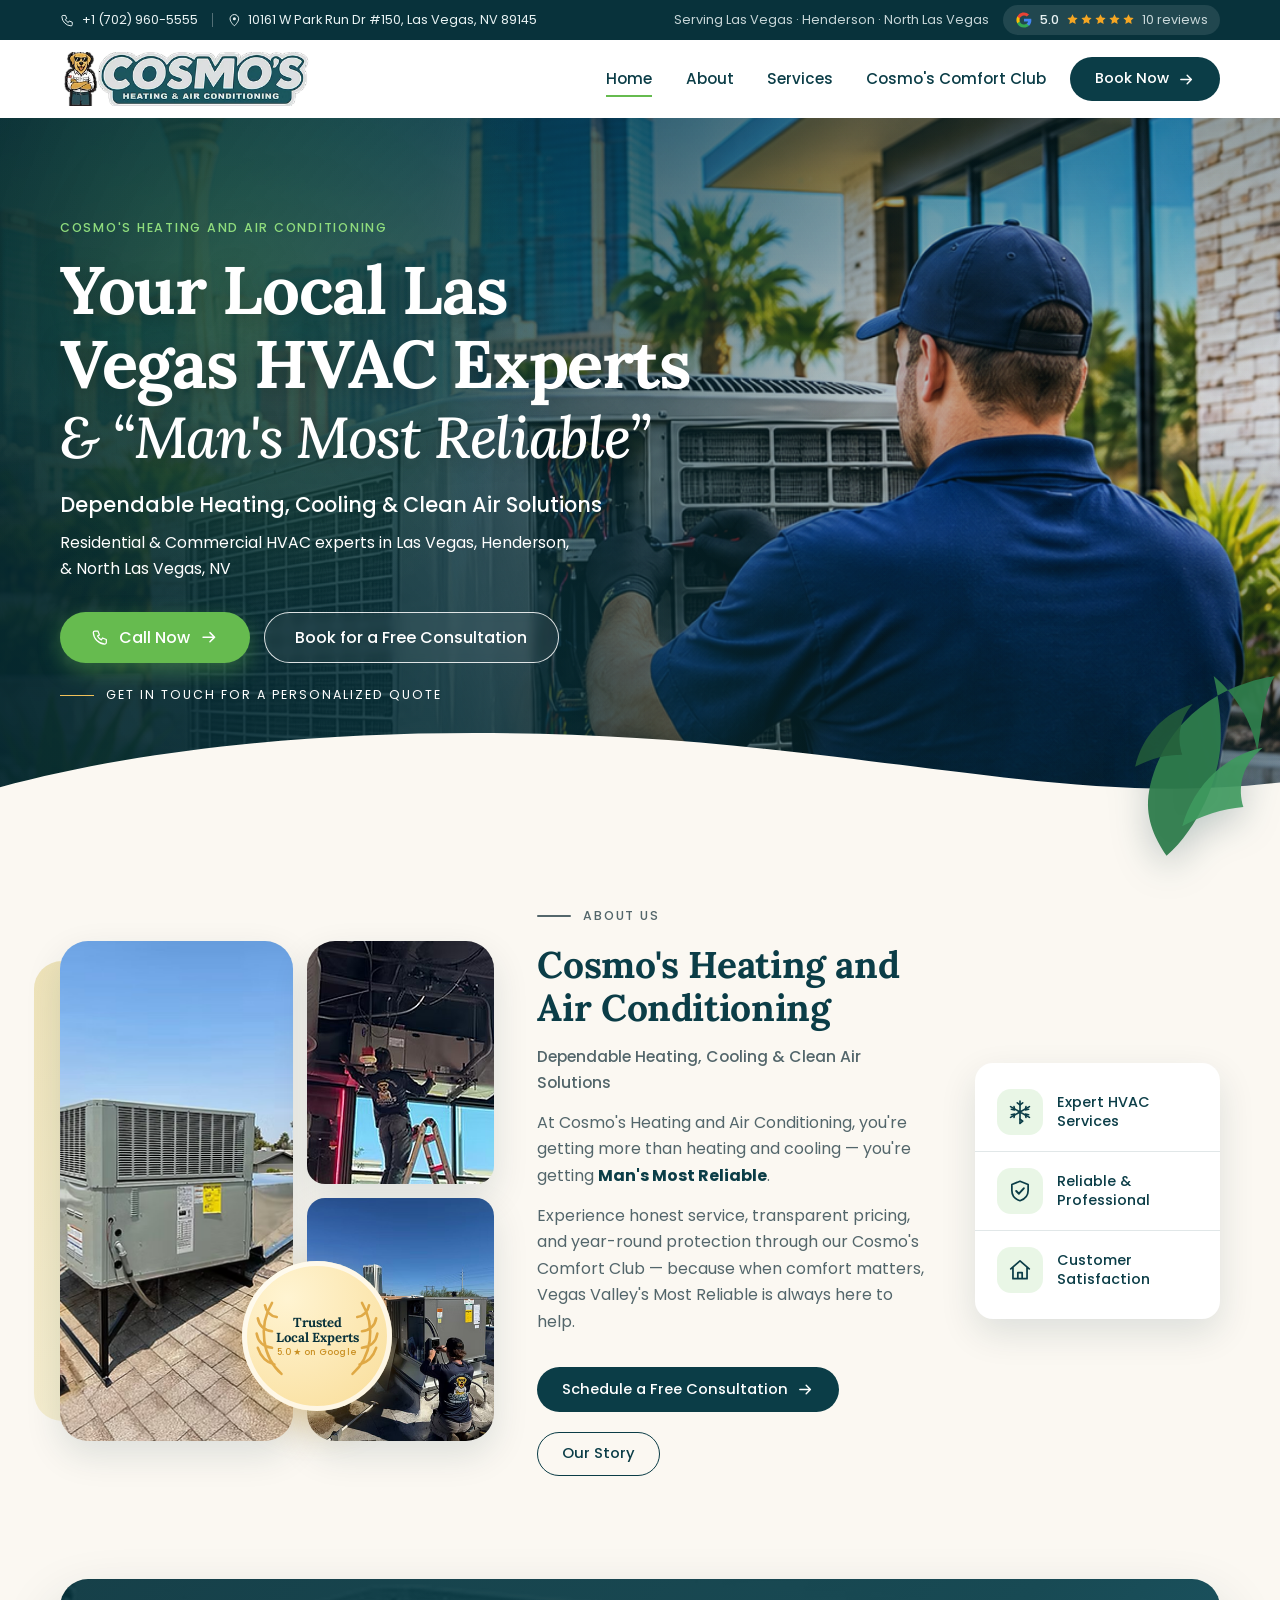
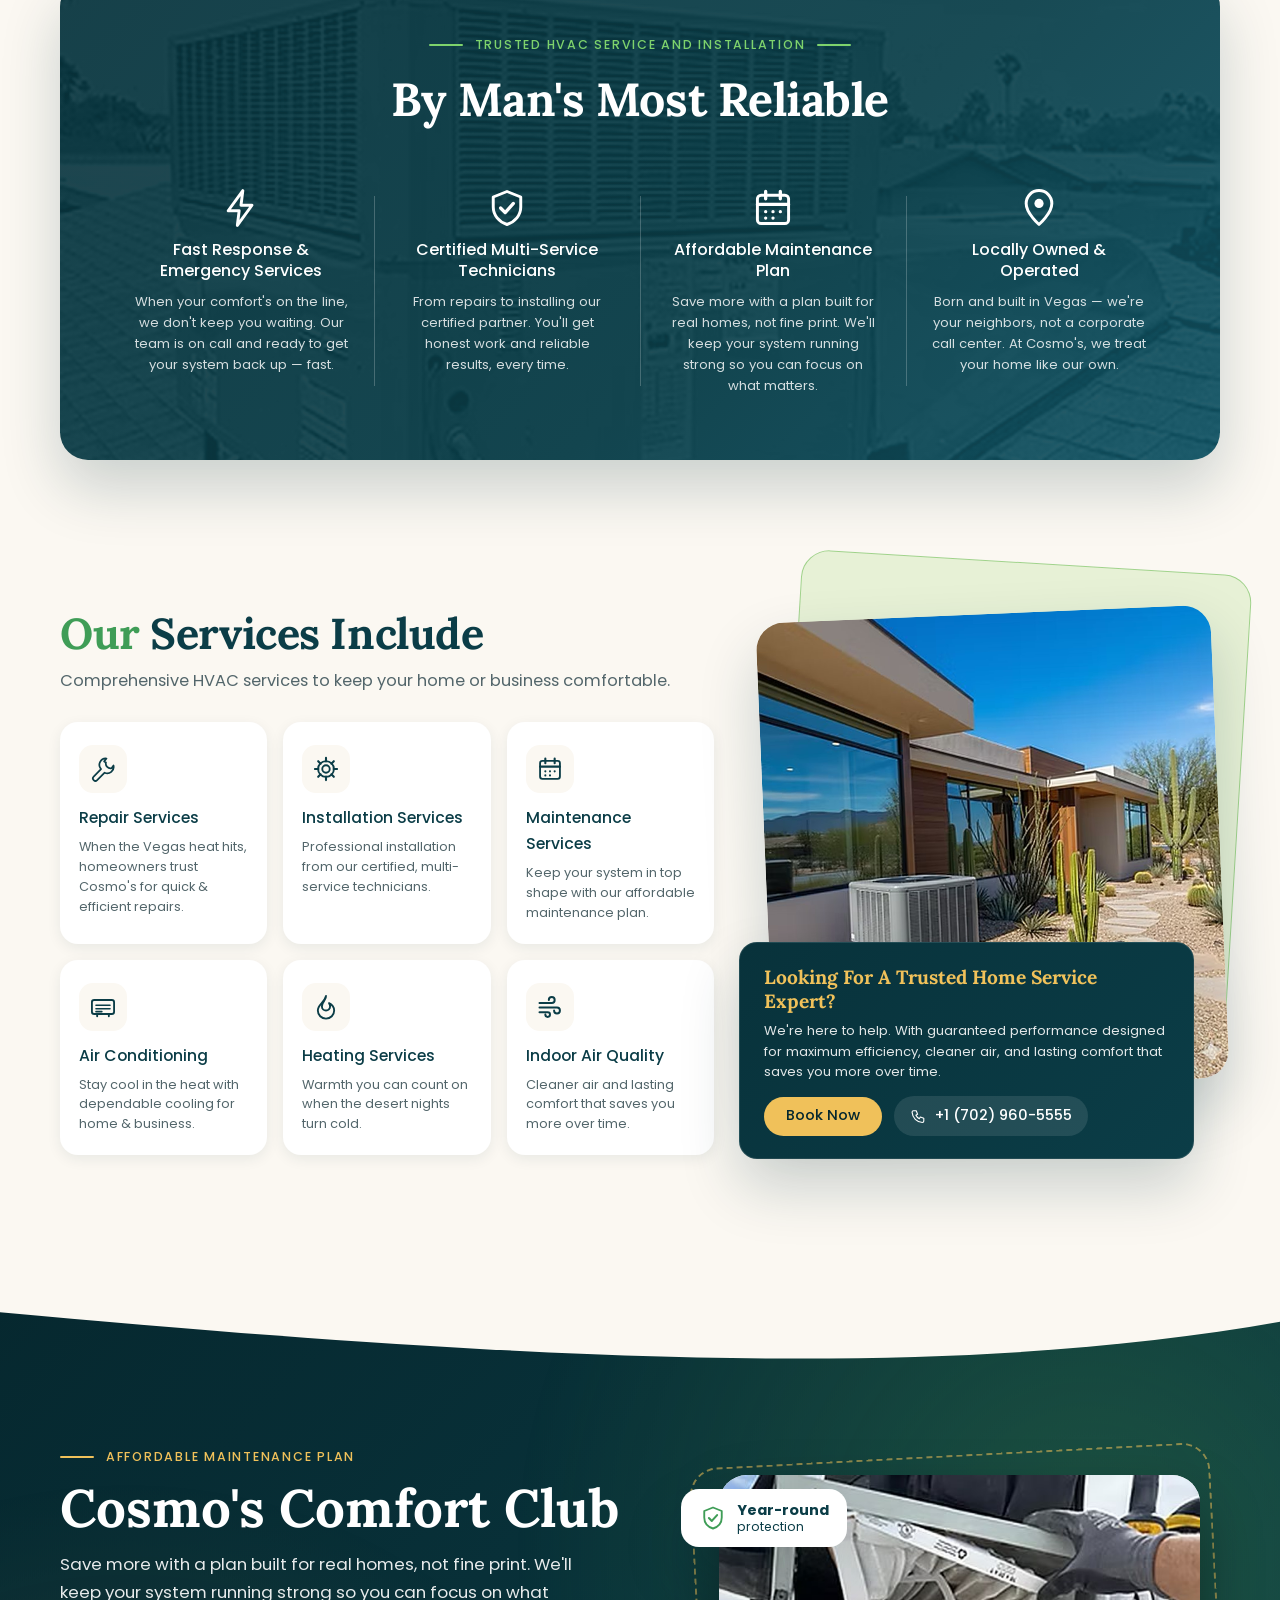
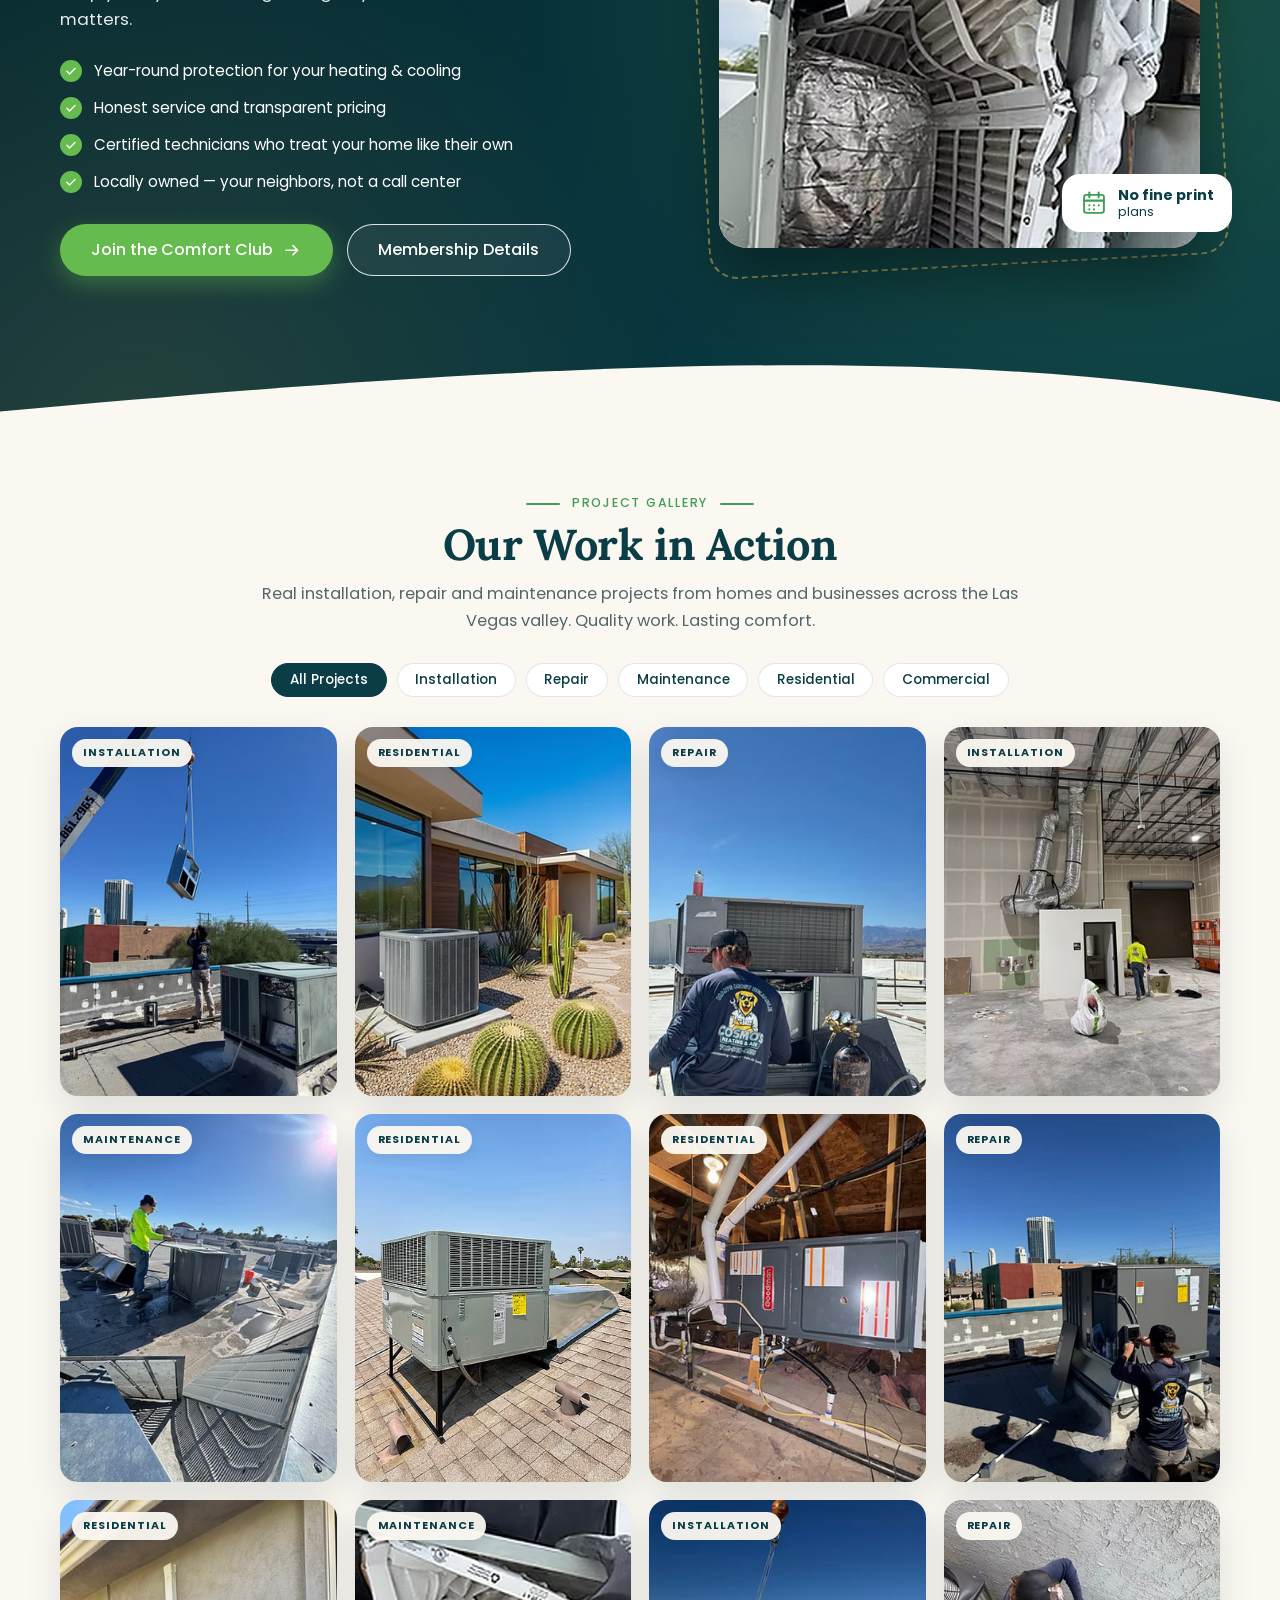
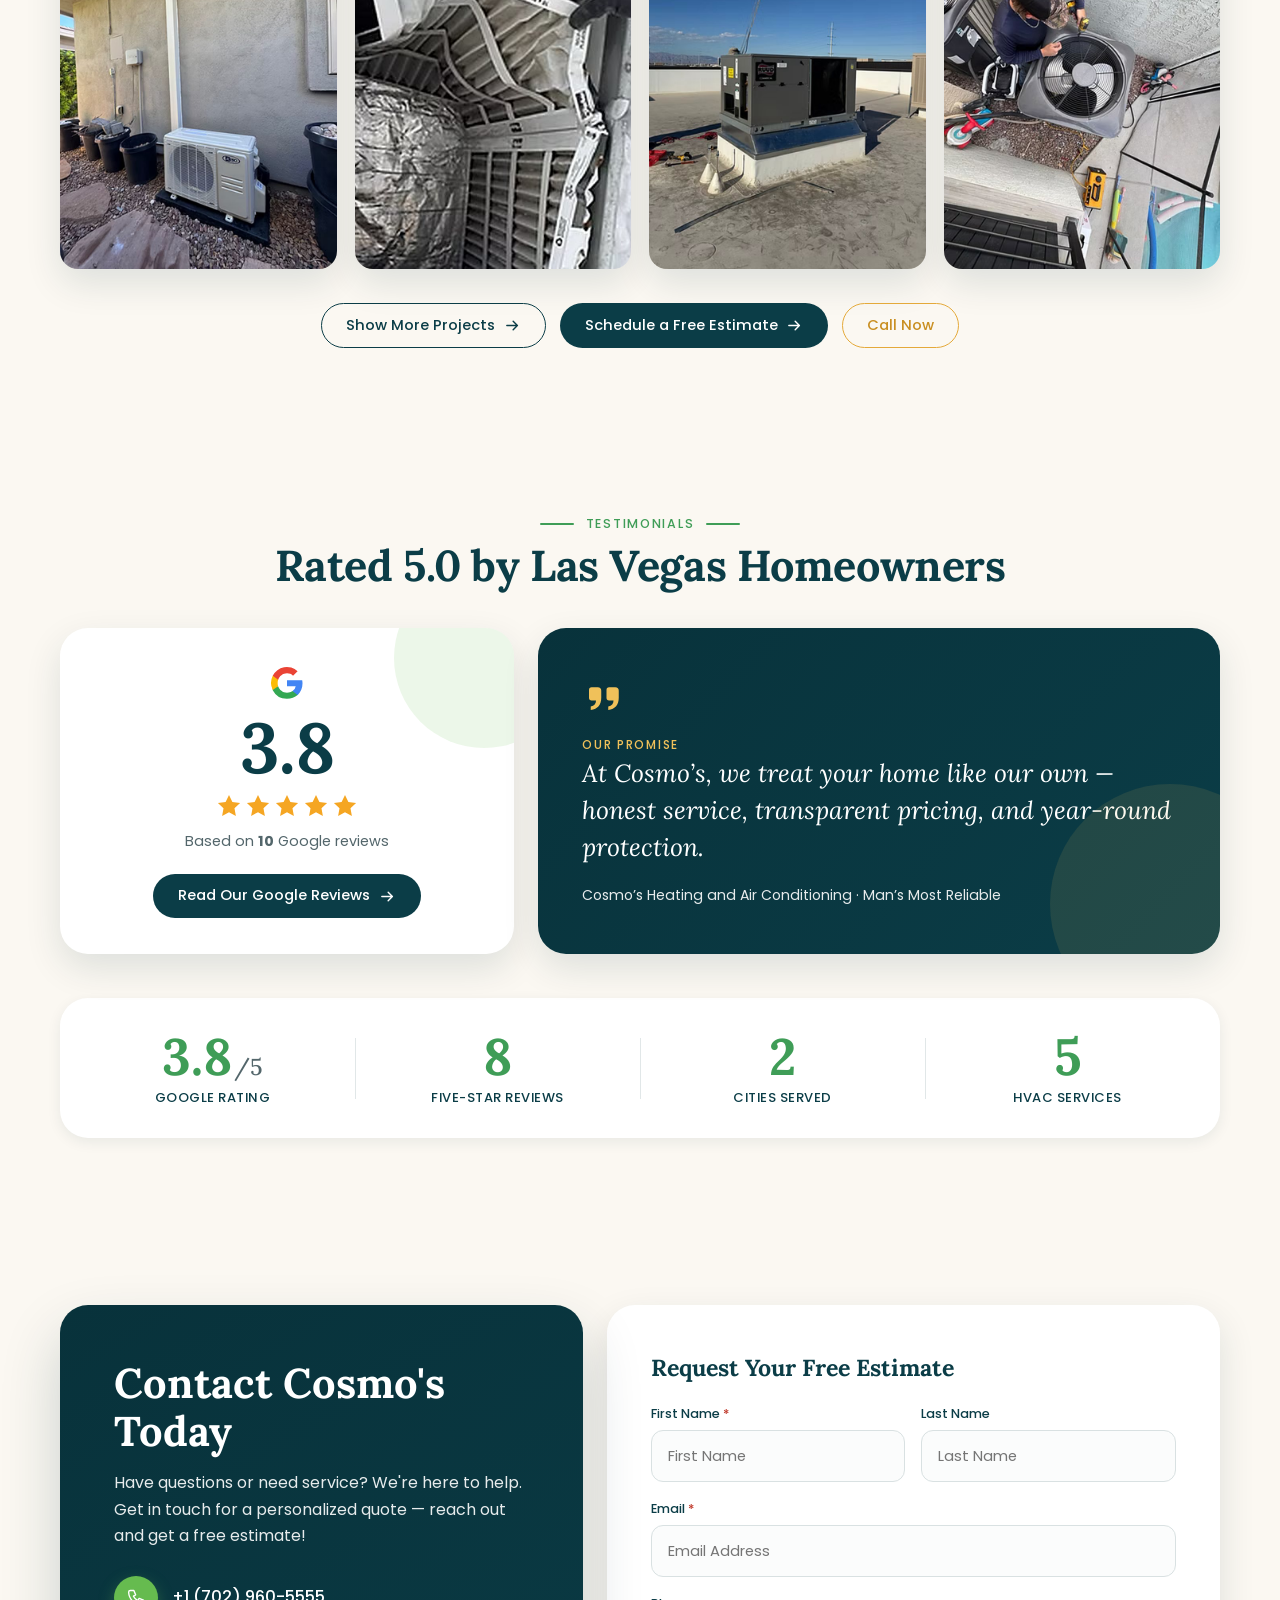
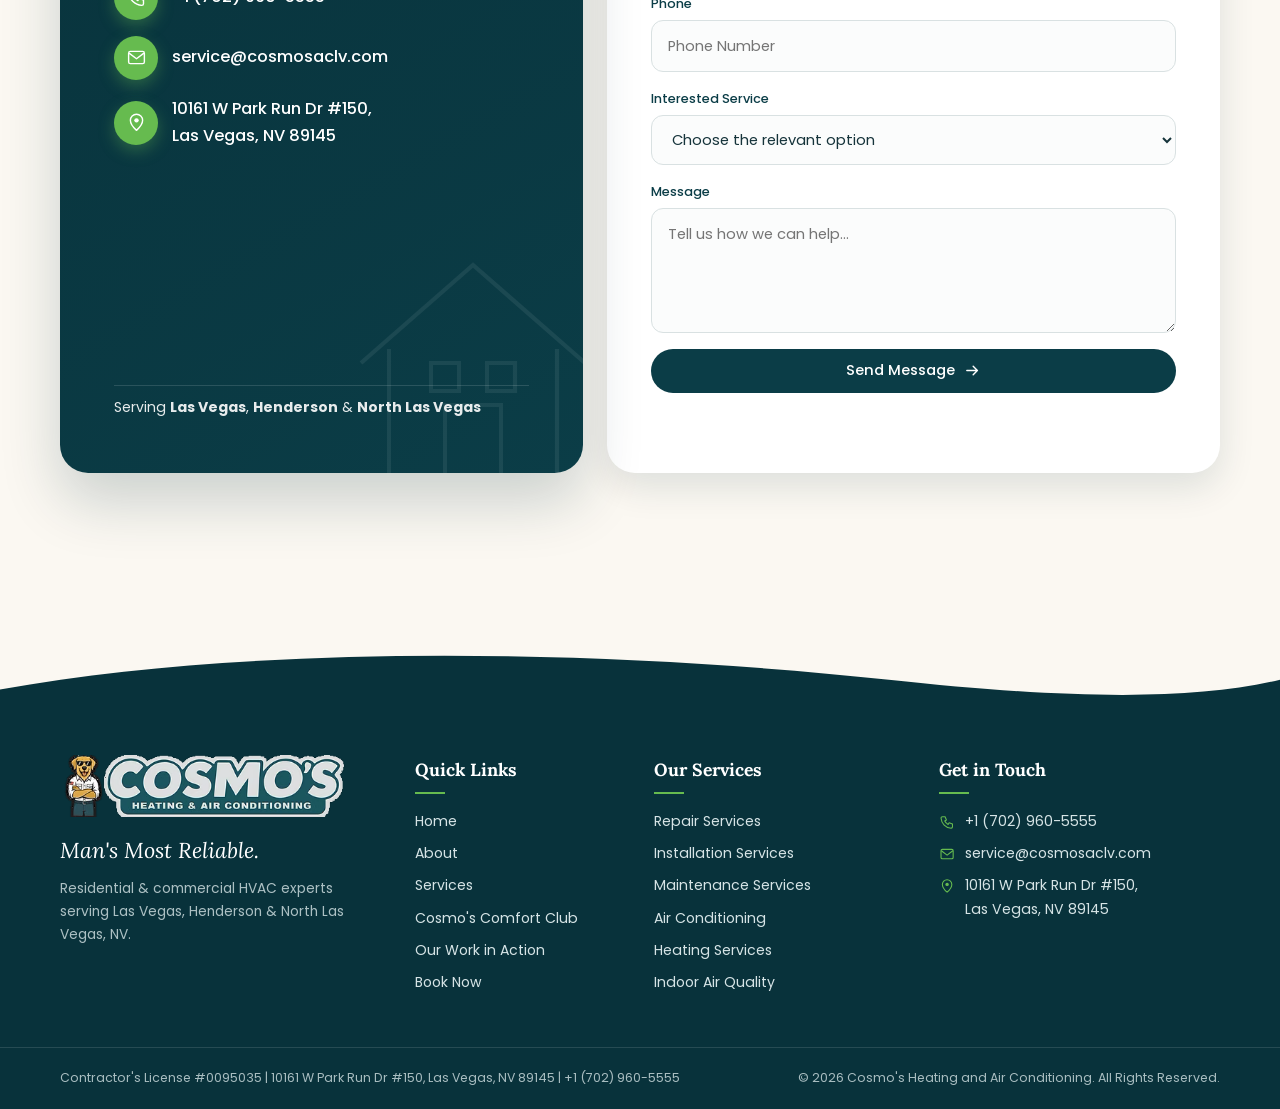
==== index.html @ 8deb5091 "Add complete Cosmos HVAC website" ====
<!DOCTYPE html>
<html lang="en">
<head>
  <meta charset="utf-8">
  <meta name="viewport" content="width=device-width, initial-scale=1">
  <title>Cosmo's Heating &amp; Air Conditioning | HVAC Repair &amp; Installation in Las Vegas, NV</title>
  <meta name="description" content="Residential &amp; commercial HVAC experts in Las Vegas, Henderson &amp; North Las Vegas, NV. Fast emergency service, certified technicians, honest pricing and the Cosmo's Comfort Club maintenance plan. Call +1 (702) 960-5555.">
  <meta name="theme-color" content="#0b3d47">
  <script>document.documentElement.classList.add('js')</script>
  <link rel="canonical" href="https://www.cosmosaclv.com/">

  <!-- Open Graph / Twitter -->
  <meta property="og:type" content="website">
  <meta property="og:title" content="Cosmo's Heating &amp; Air Conditioning | Las Vegas HVAC Experts">
  <meta property="og:description" content="Dependable heating, cooling &amp; clean air solutions across Las Vegas, Henderson &amp; North Las Vegas. Man's Most Reliable.">
  <meta property="og:image" content="assets/images/og-image.jpg">
  <meta property="og:locale" content="en_US">
  <meta name="twitter:card" content="summary_large_image">

  <link rel="icon" type="image/png" href="assets/icons/favicon.png">
  <link rel="apple-touch-icon" href="assets/icons/apple-touch-icon.png">

  <!-- Fast loading: preload the hero image + the two fonts used above the fold -->
  <link rel="preload" as="image" href="assets/images/hero-luxury-home.jpg" media="(min-width:721px)" fetchpriority="high">
  <link rel="preload" as="image" href="assets/images/hero-luxury-home-mobile.jpg" media="(max-width:720px)" fetchpriority="high">
  <link rel="preload" as="font" type="font/woff" href="assets/fonts/Lora-Variable.woff" crossorigin>
  <link rel="preload" as="font" type="font/woff" href="assets/fonts/Poppins-Regular.woff" crossorigin>
  <link rel="stylesheet" href="style.css">

  <!-- Local SEO: structured data -->
  <script type="application/ld+json">
  {
    "@context": "https://schema.org",
    "@type": ["HVACBusiness", "LocalBusiness"],
    "name": "Cosmo's Heating and Air Conditioning",
    "slogan": "Man's Most Reliable",
    "url": "https://www.cosmosaclv.com/",
    "image": "assets/images/og-image.jpg",
    "logo": "assets/images/logo.png",
    "telephone": "+1-702-960-5555",
    "email": "service@cosmosaclv.com",
    "description": "Residential & commercial HVAC repair, installation, maintenance, air conditioning, heating and indoor air quality in Las Vegas, Henderson & North Las Vegas, NV.",
    "address": {
      "@type": "PostalAddress",
      "streetAddress": "10161 W Park Run Dr #150",
      "addressLocality": "Las Vegas",
      "addressRegion": "NV",
      "postalCode": "89145",
      "addressCountry": "US"
    },
    "areaServed": ["Las Vegas, NV", "Henderson, NV", "North Las Vegas, NV"],
    "aggregateRating": { "@type": "AggregateRating", "ratingValue": "5.0", "reviewCount": "10" },
    "hasOfferCatalog": {
      "@type": "OfferCatalog",
      "name": "HVAC Services",
      "itemListElement": [
        { "@type": "Offer", "itemOffered": { "@type": "Service", "name": "HVAC Repair Services" } },
        { "@type": "Offer", "itemOffered": { "@type": "Service", "name": "HVAC Installation Services" } },
        { "@type": "Offer", "itemOffered": { "@type": "Service", "name": "Maintenance Services & Cosmo's Comfort Club" } },
        { "@type": "Offer", "itemOffered": { "@type": "Service", "name": "Air Conditioning" } },
        { "@type": "Offer", "itemOffered": { "@type": "Service", "name": "Heating Services" } },
        { "@type": "Offer", "itemOffered": { "@type": "Service", "name": "Indoor Air Quality" } }
      ]
    }
  }
  </script>
</head>

<body>
  <a class="skip-link" href="#main">Skip to main content</a>

  <!-- ===== SVG icon sprite (inline = zero extra requests) ===== -->
  <svg width="0" height="0" style="position:absolute" aria-hidden="true" focusable="false">
    <defs>
      <symbol id="i-phone" viewBox="0 0 24 24"><path d="M5 4h4l2 5-2.5 1.5a11 11 0 0 0 5 5L15 13l5 2v4a2 2 0 0 1-2 2A16 16 0 0 1 3 6a2 2 0 0 1 2-2z" fill="none" stroke="currentColor" stroke-width="1.6" stroke-linejoin="round"/></symbol>
      <symbol id="i-pin" viewBox="0 0 24 24"><path d="M12 21s-7-6.2-7-11.5a7 7 0 0 1 14 0C19 14.800 12 21 12 21z" fill="none" stroke="currentColor" stroke-width="1.6" stroke-linejoin="round"/><circle cx="12" cy="9.500" r="2.500" fill="currentColor"/></symbol>
      <symbol id="i-mail" viewBox="0 0 24 24"><rect x="3" y="5" width="18" height="14" rx="2" fill="none" stroke="currentColor" stroke-width="1.6"/><path d="m3.500 7 8.500 6.500L20.500 7" fill="none" stroke="currentColor" stroke-width="1.6" stroke-linejoin="round"/></symbol>
      <symbol id="i-arrow" viewBox="0 0 24 24"><path d="M4 12h15m-6-6 6 6-6 6" fill="none" stroke="currentColor" stroke-width="2" stroke-linecap="round" stroke-linejoin="round"/></symbol>
      <symbol id="i-snow" viewBox="0 0 24 24"><g fill="none" stroke="currentColor" stroke-width="1.500" stroke-linecap="round" stroke-linejoin="round"><path d="M12 2v20M3.300 7l17.400 10M3.300 17 20.700 7"/><path d="m9.500 3.500 2.500 2 2.500-2m-2.500 15 2.500 2-2.500 2m0 0M4 9.500l3 .5-.5-3M20 14.500l-3-.5.500 3M4 14.500l3-.5-.5 3M20 9.500l-3 .5.500-3"/></g></symbol>
      <symbol id="i-shield" viewBox="0 0 24 24"><path d="M12 3 4.500 6v5.500c0 4.500 3.100 8 7.500 9.500 4.400-1.500 7.500-5 7.500-9.500V6z" fill="none" stroke="currentColor" stroke-width="1.600" stroke-linejoin="round"/><path d="m8.500 12 2.500 2.500 4.500-5" fill="none" stroke="currentColor" stroke-width="1.800" stroke-linecap="round" stroke-linejoin="round"/></symbol>
      <symbol id="i-house" viewBox="0 0 24 24"><path d="M3.500 11 12 3.500 20.500 11M5.500 9.500V20h13V9.500" fill="none" stroke="currentColor" stroke-width="1.600" stroke-linejoin="round" stroke-linecap="round"/><path d="M10 20v-5.500h4V20" fill="none" stroke="currentColor" stroke-width="1.600" stroke-linejoin="round"/></symbol>
      <symbol id="i-bolt" viewBox="0 0 24 24"><path d="M13 2.500 5 13.500h6l-1 8 8-11h-6z" fill="none" stroke="currentColor" stroke-width="1.600" stroke-linejoin="round"/></symbol>
      <symbol id="i-cal" viewBox="0 0 24 24"><rect x="3.500" y="5" width="17" height="15.500" rx="2" fill="none" stroke="currentColor" stroke-width="1.600"/><path d="M3.500 10h17M8 3v4M16 3v4M8 14h.01M12 14h.01M16 14h.01M8 17.500h.01M12 17.500h.01" fill="none" stroke="currentColor" stroke-width="1.800" stroke-linecap="round"/></symbol>
      <symbol id="i-wrench" viewBox="0 0 24 24"><path d="M14.500 6.500a4 4 0 0 0 4.800 4.800L21 9a5.500 5.500 0 0 1-7.600 6.200L7 21.500a2 2 0 0 1-3-3l6.300-6.400A5.500 5.500 0 0 1 15 3l-2 2.500z" fill="none" stroke="currentColor" stroke-width="1.500" stroke-linejoin="round"/></symbol>
      <symbol id="i-gear" viewBox="0 0 24 24"><circle cx="12" cy="12" r="3.200" fill="none" stroke="currentColor" stroke-width="1.600"/><path d="M12 2.500v3m0 13v3M2.500 12h3m13 0h3M5.300 5.300l2.100 2.100m9.200 9.200 2.100 2.100m0-13.400-2.100 2.100M7.400 16.600l-2.100 2.100" fill="none" stroke="currentColor" stroke-width="1.800" stroke-linecap="round"/><circle cx="12" cy="12" r="6.800" fill="none" stroke="currentColor" stroke-width="1.600"/></symbol>
      <symbol id="i-ac" viewBox="0 0 24 24"><rect x="2.500" y="6" width="19" height="12" rx="2" fill="none" stroke="currentColor" stroke-width="1.600"/><path d="M6 10.500h12M6 13.500h12M6 16h5" fill="none" stroke="currentColor" stroke-width="1.400" stroke-linecap="round"/><path d="M7 18v2m10-2v2" stroke="currentColor" stroke-width="1.600" stroke-linecap="round"/></symbol>
      <symbol id="i-flame" viewBox="0 0 24 24"><path d="M12 2.500c.500 3.500-3.500 5-3.500 9a3.500 3.500 0 0 0 7 0c0-1.200-.5-2-.9-2.800C16.600 9.700 19 11.700 19 15a7 7 0 0 1-14 0c0-5 5.500-6.500 7-12.500z" fill="none" stroke="currentColor" stroke-width="1.600" stroke-linejoin="round"/></symbol>
      <symbol id="i-air" viewBox="0 0 24 24"><g fill="none" stroke="currentColor" stroke-width="1.700" stroke-linecap="round"><path d="M3 8.500h10.500a2.500 2.500 0 1 0-2.500-2.500"/><path d="M3 12.500h15a2.500 2.500 0 1 1-2.500 2.500"/><path d="M3 16.500h7a2 2 0 1 1-2 2"/></g></symbol>
      <symbol id="i-check" viewBox="0 0 24 24"><path d="m5 12.500 4.500 4.500L19 7.500" fill="none" stroke="currentColor" stroke-width="2.400" stroke-linecap="round" stroke-linejoin="round"/></symbol>
      <symbol id="i-chev-l" viewBox="0 0 24 24"><path d="m15 5-7 7 7 7" fill="none" stroke="currentColor" stroke-width="2" stroke-linecap="round" stroke-linejoin="round"/></symbol>
      <symbol id="i-chev-r" viewBox="0 0 24 24"><path d="m9 5 7 7-7 7" fill="none" stroke="currentColor" stroke-width="2" stroke-linecap="round" stroke-linejoin="round"/></symbol>
      <symbol id="i-star" viewBox="0 0 24 24"><path d="m12 2.500 2.900 6 6.600.9-4.800 4.600 1.200 6.500L12 17.300l-5.900 3.200 1.200-6.500L2.500 9.400l6.600-.9z" fill="currentColor"/></symbol>
      <symbol id="i-google" viewBox="0 0 24 24"><path fill="#4285F4" d="M21.800 12.200c0-.7-.1-1.300-.2-1.900H12v3.700h5.500a4.700 4.700 0 0 1-2 3.100v2.500h3.300c1.900-1.800 3-4.400 3-7.400z"/><path fill="#34A853" d="M12 22c2.700 0 5-.9 6.700-2.400l-3.300-2.500c-.9.600-2 1-3.400 1-2.600 0-4.800-1.800-5.600-4.100H3v2.600A10 10 0 0 0 12 22z"/><path fill="#FBBC05" d="M6.400 14c-.2-.6-.3-1.300-.3-2s.1-1.400.3-2V7.400H3a10 10 0 0 0 0 9z"/><path fill="#EA4335" d="M12 5.900c1.500 0 2.800.5 3.800 1.500l2.900-2.900A10 10 0 0 0 3 7.400L6.400 10C7.200 7.700 9.400 5.900 12 5.900z"/></symbol>
      <symbol id="i-quote" viewBox="0 0 24 24"><path d="M9 7H5.500A1.500 1.500 0 0 0 4 8.500V13a1.500 1.500 0 0 0 1.500 1.500H8c0 2-1 3-3 3.500v2c4-.5 6-3 6-7V9a2 2 0 0 0-2-2zm10 0h-3.500A1.500 1.500 0 0 0 14 8.500V13a1.500 1.500 0 0 0 1.500 1.500H18c0 2-1 3-3 3.500v2c4-.5 6-3 6-7V9a2 2 0 0 0-2-2z" fill="currentColor"/></symbol>
      <symbol id="i-up" viewBox="0 0 24 24"><path d="m5 15 7-7 7 7" fill="none" stroke="currentColor" stroke-width="2.200" stroke-linecap="round" stroke-linejoin="round"/></symbol>
      <symbol id="i-building" viewBox="0 0 24 24"><g fill="none" stroke="currentColor" stroke-width="1.600" stroke-linejoin="round"><path d="M4 21V5.500L14 3v18M14 9l6 1.500V21M2.500 21h19"/><path d="M8 8h2m-2 3.500h2M8 15h2" stroke-linecap="round"/></g></symbol>
      <symbol id="i-dollar" viewBox="0 0 24 24"><g fill="none" stroke="currentColor" stroke-width="1.600" stroke-linecap="round" stroke-linejoin="round"><circle cx="12" cy="12" r="9"/><path d="M14.500 9a2.500 2 0 0 0-2.500-1.500c-1.400 0-2.500.8-2.500 2s1 1.700 2.500 2 2.500.8 2.500 2-1.100 2-2.500 2A2.600 2 0 0 1 9.500 15M12 6v1.500m0 9V18"/></g></symbol>
      <symbol id="i-plus" viewBox="0 0 24 24"><path d="M12 5v14M5 12h14" fill="none" stroke="currentColor" stroke-width="2" stroke-linecap="round"/></symbol>
      <symbol id="i-users" viewBox="0 0 24 24"><g fill="none" stroke="currentColor" stroke-width="1.600" stroke-linecap="round" stroke-linejoin="round"><circle cx="9" cy="8" r="3.500"/><path d="M2.500 20c0-3.600 2.900-6 6.500-6s6.500 2.400 6.500 6M16 4.600a3.500 3.500 0 0 1 0 6.800M18 14.300c2 .8 3.500 2.700 3.500 5.700"/></g></symbol>
      <symbol id="i-badge" viewBox="0 0 24 24"><g fill="none" stroke="currentColor" stroke-width="1.600" stroke-linejoin="round" stroke-linecap="round"><circle cx="12" cy="9" r="6"/><path d="m8.500 14 -1.500 7 5-2.500 5 2.500-1.500-7"/><path d="m9.500 9 2 2 3-3.500"/></g></symbol>
      <symbol id="i-heart" viewBox="0 0 24 24"><path d="M12 20.500S3.500 15 3.500 9A4.500 4.500 0 0 1 12 7a4.500 4.500 0 0 1 8.500 2c0 6-8.500 11.500-8.500 11.500z" fill="none" stroke="currentColor" stroke-width="1.600" stroke-linejoin="round"/></symbol>
    </defs>
  </svg>

  <!-- ===== Top info bar ===== -->
  <div class="topbar">
    <div class="container topbar__inner">
      <div class="topbar__left">
        <a href="tel:+17029605555"><svg class="ico" aria-hidden="true"><use href="#i-phone"/></svg><span>+1 (702) 960-5555</span></a>
        <span class="topbar__sep" aria-hidden="true"></span>
        <a class="topbar__addr" href="https://www.google.com/maps/search/?api=1&amp;query=10161+W+Park+Run+Dr+%23150+Las+Vegas+NV+89145" target="_blank" rel="noopener"><svg class="ico" aria-hidden="true"><use href="#i-pin"/></svg><span>10161 W Park Run Dr #150, Las Vegas, NV 89145</span></a>
      </div>
      <div class="topbar__right">
        <span class="topbar__areas">Serving Las Vegas · Henderson · North Las Vegas</span>
        <a class="rating-chip" href="index.html#reviews" aria-label="Rated 5.0 out of 5 on Google, 10 reviews">
          <svg class="ico ico--g" aria-hidden="true"><use href="#i-google"/></svg>
          <strong>5.0</strong>
          <span class="stars" aria-hidden="true"><svg><use href="#i-star"/></svg><svg><use href="#i-star"/></svg><svg><use href="#i-star"/></svg><svg><use href="#i-star"/></svg><svg><use href="#i-star"/></svg></span>
          <span class="rating-chip__n">10 reviews</span>
        </a>
      </div>
    </div>
  </div>

  <!-- ===== Header / navigation ===== -->
  <header class="header" id="header">
    <div class="container header__inner">
      <a class="brand" href="index.html" aria-label="Cosmo's Heating and Air Conditioning – home">
        <img src="assets/images/logo.png" alt="Cosmo's Heating &amp; Air Conditioning logo" width="406" height="87">
      </a>

      <nav class="nav" id="nav" aria-label="Primary">
        <ul class="nav__list">
          <li><a class="nav__link is-active" href="index.html" aria-current="page">Home</a></li>
          <li><a class="nav__link" href="about.html">About</a></li>
          <li><a class="nav__link" href="services.html">Services</a></li>
          <li><a class="nav__link" href="comfort-club.html">Cosmo's Comfort Club</a></li>
          <li class="nav__cta-mobile"><a class="btn btn--dark" href="#contact">Book Now <svg class="ico" aria-hidden="true"><use href="#i-arrow"/></svg></a></li>
        </ul>
      </nav>

      <a class="btn btn--dark header__cta" href="#contact">Book Now <svg class="ico" aria-hidden="true"><use href="#i-arrow"/></svg></a>

      <button class="burger" id="burger" aria-label="Open menu" aria-expanded="false" aria-controls="nav">
        <span></span><span></span><span></span>
      </button>
    </div>
    <div class="scroll-progress" id="progress" aria-hidden="true"></div>
  </header>

  <main id="main">

    <!-- ===== HERO ===== -->
    <section class="hero" id="home" aria-labelledby="hero-title">
      <div class="hero__media">
        <div class="hero__bg" data-parallax="0.28" role="img" aria-label="Modern Las Vegas home with large glass windows, desert landscaping and a professionally installed air-conditioning condenser"></div>
        <div class="hero__overlay" aria-hidden="true"></div>
        <div class="hero__glow" aria-hidden="true"></div>
      </div>

      <div class="container hero__inner">
        <div class="hero__content">
          <p class="eyebrow eyebrow--light reveal">Cosmo's Heating and Air Conditioning</p>
          <h1 id="hero-title" class="hero__title reveal" style="--d:.08s">
            Your Local Las Vegas <span class="nowrap">HVAC Experts</span>
            <em>&amp; &ldquo;Man's Most Reliable&rdquo;</em>
          </h1>
          <p class="hero__lead reveal" style="--d:.16s">Dependable Heating, Cooling &amp; Clean Air Solutions</p>
          <p class="hero__sub reveal" style="--d:.2s">Residential &amp; Commercial HVAC experts in Las Vegas, Henderson, &amp; North Las Vegas, NV</p>
          <div class="hero__actions reveal" style="--d:.28s">
            <a class="btn btn--green btn--lg" href="tel:+17029605555"><svg class="ico" aria-hidden="true"><use href="#i-phone"/></svg> Call Now <svg class="ico btn__arrow" aria-hidden="true"><use href="#i-arrow"/></svg></a>
            <a class="btn btn--ghost btn--lg" href="#contact">Book for a Free Consultation</a>
          </div>
          <p class="hero__quote reveal" style="--d:.34s">Get in touch for a personalized quote</p>
        </div>
      </div>

      <svg class="hero__curve" viewBox="0 0 1440 120" preserveAspectRatio="none" aria-hidden="true"><path d="M0 120V70C240 10 560 0 860 30c250 25 400 55 580 35v55z"/></svg>

      <!-- decorative leaf -->
      <svg class="leaf" data-parallax="-0.08" viewBox="0 0 220 260" aria-hidden="true">
        <g fill="#2f7d4c">
          <path d="M214 8C150 18 86 60 70 140c-5 28 5 52 20 74 36-32 60-86 62-130 1-26-2-50-8-76 24 20 44 52 50 86 6-30 4-60 20-86z" opacity=".95"/>
          <path d="M200 90c-40 8-78 40-92 90 22-12 46-20 70-22-6-20-4-46 22-68z" fill="#3f9a5f" opacity=".9"/>
          <path d="M120 40c-32 10-58 36-66 72 18-10 36-14 54-14-6-18-4-40 12-58z" fill="#245f3a" opacity=".85"/>
        </g>
      </svg>
    </section>

    <!-- ===== ABOUT ===== -->
    <section class="section about" id="about" aria-labelledby="about-title">
      <div class="container about__grid">
        <div class="about__media reveal">
          <div class="about__blob" aria-hidden="true"></div>
          <figure class="about__img about__img--main img-frame">
            <img src="assets/images/rooftop-package-unit.jpg" alt="Rooftop package HVAC unit installed on a Las Vegas roof" width="756" height="1014" loading="lazy" decoding="async">
          </figure>
          <figure class="about__img about__img--a img-frame">
            <img src="assets/images/tech-ladder-ceiling-unit.jpg" alt="Cosmo's technician on a ladder servicing ceiling HVAC equipment" width="646" height="450" loading="lazy" decoding="async">
          </figure>
          <figure class="about__img about__img--b img-frame">
            <img src="assets/images/tech-rooftop-electrical-service.jpg" alt="Cosmo's technician servicing a rooftop unit" width="696" height="928" loading="lazy" decoding="async">
          </figure>
          <div class="badge" data-tilt>
            <svg class="badge__laurel" viewBox="0 0 120 120" aria-hidden="true"><g fill="none" stroke="#d99a2b" stroke-width="2.200" stroke-linecap="round"><path d="M30 92C14 78 10 52 22 32M24 84c-8-2-12-8-14-14M22 70c-8-1-12-6-13-12M22 56c-7-1-11-5-12-11M26 44c-6-1-9-5-10-10"/><path d="M90 92c16-14 20-40 8-60M96 84c8-2 12-8 14-14M98 70c8-1 12-6 13-12M98 56c7-1 11-5 12-11M94 44c6-1 9-5 10-10"/></g></svg>
            <div class="badge__txt"><strong>Trusted<br>Local Experts</strong><span>5.0 ★ on Google</span></div>
          </div>
        </div>

        <div class="about__copy reveal" style="--d:.1s">
          <p class="eyebrow"><span class="eyebrow__line"></span>About Us</p>
          <h2 id="about-title" class="h2">Cosmo's Heating and Air Conditioning</h2>
          <p class="about__tag">Dependable Heating, Cooling &amp; Clean Air Solutions</p>
          <p>At Cosmo's Heating and Air Conditioning, you're getting more than heating and cooling &mdash; you're getting <strong>Man's Most Reliable</strong>.</p>
          <p>Experience honest service, transparent pricing, and year-round protection through our Cosmo's Comfort Club &mdash; because when comfort matters, Vegas Valley's Most Reliable is always here to help.</p>
          <div class="btn-row"><a class="btn btn--dark" href="#contact">Schedule a Free Consultation <svg class="ico btn__arrow" aria-hidden="true"><use href="#i-arrow"/></svg></a><a class="btn btn--outline" href="about.html">Our Story</a></div>
        </div>

        <aside class="about__card reveal" style="--d:.2s" aria-label="Why choose Cosmo's">
          <ul>
            <li><span class="about__card-ico"><svg class="ico" aria-hidden="true"><use href="#i-snow"/></svg></span><strong>Expert HVAC<br>Services</strong></li>
            <li><span class="about__card-ico"><svg class="ico" aria-hidden="true"><use href="#i-shield"/></svg></span><strong>Reliable &amp;<br>Professional</strong></li>
            <li><span class="about__card-ico"><svg class="ico" aria-hidden="true"><use href="#i-house"/></svg></span><strong>Customer<br>Satisfaction</strong></li>
          </ul>
        </aside>
      </div>
    </section>

    <!-- ===== TRUST BADGES ===== -->
    <section class="trust" aria-labelledby="trust-title">
      <div class="container">
        <div class="trust__panel reveal">
          <div class="trust__bg" data-parallax="0.12" aria-hidden="true"></div>
          <header class="trust__head">
            <p class="eyebrow eyebrow--green"><span class="eyebrow__line"></span>Trusted HVAC Service And Installation<span class="eyebrow__line"></span></p>
            <h2 id="trust-title" class="trust__title">By Man's Most Reliable</h2>
          </header>
          <ul class="trust__grid">
            <li class="trust__item">
              <svg class="ico ico--xl" aria-hidden="true"><use href="#i-bolt"/></svg>
              <h3>Fast Response &amp; Emergency Services</h3>
              <p>When your comfort's on the line, we don't keep you waiting. Our team is on call and ready to get your system back up &mdash; fast.</p>
            </li>
            <li class="trust__item">
              <svg class="ico ico--xl" aria-hidden="true"><use href="#i-shield"/></svg>
              <h3>Certified Multi-Service Technicians</h3>
              <p>From repairs to installing our certified partner. You'll get honest work and reliable results, every time.</p>
            </li>
            <li class="trust__item">
              <svg class="ico ico--xl" aria-hidden="true"><use href="#i-cal"/></svg>
              <h3>Affordable Maintenance Plan</h3>
              <p>Save more with a plan built for real homes, not fine print. We'll keep your system running strong so you can focus on what matters.</p>
            </li>
            <li class="trust__item">
              <svg class="ico ico--xl" aria-hidden="true"><use href="#i-pin"/></svg>
              <h3>Locally Owned &amp; Operated</h3>
              <p>Born and built in Vegas &mdash; we're your neighbors, not a corporate call center. At Cosmo's, we treat your home like our own.</p>
            </li>
          </ul>
        </div>
      </div>
    </section>

    <!-- ===== SERVICES ===== -->
    <section class="section services" id="services" aria-labelledby="services-title">
      <div class="container services__grid">
        <div class="services__copy">
          <h2 id="services-title" class="h2 h2--split reveal"><span>Our</span> Services Include</h2>
          <p class="lead reveal" style="--d:.05s">Comprehensive HVAC services to keep your home or business comfortable.</p>

          <ul class="cards">
            <li class="card reveal" style="--d:.05s">
              <a href="services.html#repair">
                <span class="card__ico"><svg class="ico" aria-hidden="true"><use href="#i-wrench"/></svg></span>
                <h3>Repair Services</h3>
                <p>When the Vegas heat hits, homeowners trust Cosmo's for quick &amp; efficient repairs.</p>
              </a>
            </li>
            <li class="card reveal" style="--d:.12s">
              <a href="services.html#installation">
                <span class="card__ico"><svg class="ico" aria-hidden="true"><use href="#i-gear"/></svg></span>
                <h3>Installation Services</h3>
                <p>Professional installation from our certified, multi-service technicians.</p>
              </a>
            </li>
            <li class="card reveal" style="--d:.19s">
              <a href="services.html#maintenance">
                <span class="card__ico"><svg class="ico" aria-hidden="true"><use href="#i-cal"/></svg></span>
                <h3>Maintenance Services</h3>
                <p>Keep your system in top shape with our affordable maintenance plan.</p>
              </a>
            </li>
            <li class="card reveal" style="--d:.26s">
              <a href="services.html#air-conditioning">
                <span class="card__ico"><svg class="ico" aria-hidden="true"><use href="#i-ac"/></svg></span>
                <h3>Air Conditioning</h3>
                <p>Stay cool in the heat with dependable cooling for home &amp; business.</p>
              </a>
            </li>
            <li class="card reveal" style="--d:.33s">
              <a href="services.html#heating">
                <span class="card__ico"><svg class="ico" aria-hidden="true"><use href="#i-flame"/></svg></span>
                <h3>Heating Services</h3>
                <p>Warmth you can count on when the desert nights turn cold.</p>
              </a>
            </li>
            <li class="card reveal" style="--d:.4s">
              <a href="services.html#indoor-air-quality">
                <span class="card__ico"><svg class="ico" aria-hidden="true"><use href="#i-air"/></svg></span>
                <h3>Indoor Air Quality</h3>
                <p>Cleaner air and lasting comfort that saves you more over time.</p>
              </a>
            </li>
          </ul>
        </div>

        <div class="services__visual reveal" style="--d:.1s">
          <div class="services__frame" data-parallax="-0.05" aria-hidden="true"></div>
          <figure class="services__photo">
            <img src="assets/images/residential-ac-desert-home.jpg" alt="Modern Las Vegas home with a newly installed air conditioner surrounded by desert landscaping" width="802" height="802" loading="lazy" decoding="async">
            <figcaption class="services__cta">
              <h3>Looking For A Trusted Home Service Expert?</h3>
              <p>We're here to help. With guaranteed performance designed for maximum efficiency, cleaner air, and lasting comfort that saves you more over time.</p>
              <div class="services__cta-row">
                <a class="btn btn--gold" href="#contact">Book Now</a>
                <a class="phone-pill" href="tel:+17029605555"><svg class="ico" aria-hidden="true"><use href="#i-phone"/></svg>+1 (702) 960-5555</a>
              </div>
            </figcaption>
          </figure>
        </div>
      </div>
    </section>

    <!-- ===== COMFORT CLUB ===== -->
    <section class="club" id="comfort-club" aria-labelledby="club-title">
      <svg class="club__curve club__curve--top" viewBox="0 0 1440 80" preserveAspectRatio="none" aria-hidden="true"><path d="M0 0h1440v30C1100 85 700 80 0 20z"/></svg>
      <div class="club__bg" data-parallax="0.1" aria-hidden="true"></div>
      <div class="container club__grid">
        <div class="club__copy reveal">
          <p class="eyebrow eyebrow--gold"><span class="eyebrow__line"></span>Affordable Maintenance Plan</p>
          <h2 id="club-title" class="club__title">Cosmo's Comfort Club</h2>
          <p class="club__lead">Save more with a plan built for real homes, not fine print. We'll keep your system running strong so you can focus on what matters.</p>
          <ul class="checks">
            <li><svg class="ico" aria-hidden="true"><use href="#i-check"/></svg>Year-round protection for your heating &amp; cooling</li>
            <li><svg class="ico" aria-hidden="true"><use href="#i-check"/></svg>Honest service and transparent pricing</li>
            <li><svg class="ico" aria-hidden="true"><use href="#i-check"/></svg>Certified technicians who treat your home like their own</li>
            <li><svg class="ico" aria-hidden="true"><use href="#i-check"/></svg>Locally owned &mdash; your neighbors, not a call center</li>
          </ul>
          <div class="club__actions">
            <a class="btn btn--green btn--lg" href="#contact" data-service="Cosmo's Comfort Club">Join the Comfort Club <svg class="ico btn__arrow" aria-hidden="true"><use href="#i-arrow"/></svg></a>
            <a class="btn btn--ghost btn--lg" href="comfort-club.html">Membership Details</a>
          </div>
        </div>
        <div class="club__visual reveal" style="--d:.12s">
          <div class="club__ring" aria-hidden="true"></div>
          <figure class="club__photo img-frame">
            <img src="assets/images/hvac-filter-maintenance.jpg" alt="Cosmo's technician replacing HVAC filters and checking ductwork" width="646" height="450" loading="lazy" decoding="async">
          </figure>
          <div class="club__float club__float--1"><svg class="ico" aria-hidden="true"><use href="#i-shield"/></svg><span><strong>Year-round</strong>protection</span></div>
          <div class="club__float club__float--2"><svg class="ico" aria-hidden="true"><use href="#i-cal"/></svg><span><strong>No fine print</strong>plans</span></div>
        </div>
      </div>
      <svg class="club__curve club__curve--bottom" viewBox="0 0 1440 80" preserveAspectRatio="none" aria-hidden="true"><path d="M0 80h1440V50C1100 -5 700 0 0 60z"/></svg>
    </section>

    <!-- ===== OUR WORK IN ACTION ===== -->
    <section class="section gallery" id="gallery" aria-labelledby="gallery-title">
      <div class="container">
        <header class="gallery__head reveal">
          <p class="eyebrow eyebrow--green"><span class="eyebrow__line"></span>Project Gallery<span class="eyebrow__line"></span></p>
          <h2 id="gallery-title" class="h2 h2--center">Our Work in Action</h2>
          <p class="lead lead--center">Real installation, repair and maintenance projects from homes and businesses across the Las Vegas valley. Quality work. Lasting comfort.</p>
        </header>

        <div class="filters reveal" role="group" aria-label="Filter projects by type" id="work-filters">
          <button type="button" class="chip is-on" data-filter="all" aria-pressed="true">All Projects</button>
          <button type="button" class="chip" data-filter="installation" aria-pressed="false">Installation</button>
          <button type="button" class="chip" data-filter="repair" aria-pressed="false">Repair</button>
          <button type="button" class="chip" data-filter="maintenance" aria-pressed="false">Maintenance</button>
          <button type="button" class="chip" data-filter="residential" aria-pressed="false">Residential</button>
          <button type="button" class="chip" data-filter="commercial" aria-pressed="false">Commercial</button>
        </div>

        <ul class="work-grid" id="work-grid" data-limit="12">
          <li class="work-card" data-cat="installation commercial">
            <button class="g-item" type="button" data-lightbox data-full="assets/images/crane-lift-rooftop-unit.jpg" data-title="Crane lift of a new rooftop unit" data-cat="Installation" aria-label="Open photo: Crane lift of a new rooftop unit">
              <img src="assets/images/crane-lift-rooftop-unit.jpg" alt="Crane lift of a new rooftop unit – Cosmo's Heating &amp; Air Conditioning, Las Vegas" width="696" height="928" loading="lazy" decoding="async">
              <span class="g-item__badge">Installation</span>
              <span class="g-item__cap"><strong>Crane lift of a new rooftop unit</strong><span class="g-item__zoom" aria-hidden="true">+</span></span>
            </button>
          </li>
          <li class="work-card" data-cat="installation residential">
            <button class="g-item" type="button" data-lightbox data-full="assets/images/residential-ac-desert-home.jpg" data-title="Residential AC installation" data-cat="Residential" aria-label="Open photo: Residential AC installation">
              <img src="assets/images/residential-ac-desert-home.jpg" alt="Residential AC installation – Cosmo's Heating &amp; Air Conditioning, Las Vegas" width="802" height="802" loading="lazy" decoding="async">
              <span class="g-item__badge">Residential</span>
              <span class="g-item__cap"><strong>Residential AC installation</strong><span class="g-item__zoom" aria-hidden="true">+</span></span>
            </button>
          </li>
          <li class="work-card" data-cat="repair commercial">
            <button class="g-item" type="button" data-lightbox data-full="assets/images/tech-rooftop-refrigerant-service.jpg" data-title="Rooftop unit refrigerant service" data-cat="Repair" aria-label="Open photo: Rooftop unit refrigerant service">
              <img src="assets/images/tech-rooftop-refrigerant-service.jpg" alt="Rooftop unit refrigerant service – Cosmo's Heating &amp; Air Conditioning, Las Vegas" width="696" height="926" loading="lazy" decoding="async">
              <span class="g-item__badge">Repair</span>
              <span class="g-item__cap"><strong>Rooftop unit refrigerant service</strong><span class="g-item__zoom" aria-hidden="true">+</span></span>
            </button>
          </li>
          <li class="work-card" data-cat="installation commercial">
            <button class="g-item" type="button" data-lightbox data-full="assets/images/commercial-ductwork-warehouse.jpg" data-title="Commercial ductwork installation" data-cat="Installation" aria-label="Open photo: Commercial ductwork installation">
              <img src="assets/images/commercial-ductwork-warehouse.jpg" alt="Commercial ductwork installation – Cosmo's Heating &amp; Air Conditioning, Las Vegas" width="696" height="928" loading="lazy" decoding="async">
              <span class="g-item__badge">Installation</span>
              <span class="g-item__cap"><strong>Commercial ductwork installation</strong><span class="g-item__zoom" aria-hidden="true">+</span></span>
            </button>
          </li>
          <li class="work-card" data-cat="maintenance commercial">
            <button class="g-item" type="button" data-lightbox data-full="assets/images/tech-rooftop-cleaning.jpg" data-title="Rooftop unit cleaning" data-cat="Maintenance" aria-label="Open photo: Rooftop unit cleaning">
              <img src="assets/images/tech-rooftop-cleaning.jpg" alt="Rooftop unit cleaning – Cosmo's Heating &amp; Air Conditioning, Las Vegas" width="696" height="928" loading="lazy" decoding="async">
              <span class="g-item__badge">Maintenance</span>
              <span class="g-item__cap"><strong>Rooftop unit cleaning</strong><span class="g-item__zoom" aria-hidden="true">+</span></span>
            </button>
          </li>
          <li class="work-card" data-cat="installation residential">
            <button class="g-item" type="button" data-lightbox data-full="assets/images/rooftop-package-unit.jpg" data-title="Rooftop package unit" data-cat="Residential" aria-label="Open photo: Rooftop package unit">
              <img src="assets/images/rooftop-package-unit.jpg" alt="Rooftop package unit – Cosmo's Heating &amp; Air Conditioning, Las Vegas" width="756" height="1014" loading="lazy" decoding="async">
              <span class="g-item__badge">Residential</span>
              <span class="g-item__cap"><strong>Rooftop package unit</strong><span class="g-item__zoom" aria-hidden="true">+</span></span>
            </button>
          </li>
          <li class="work-card" data-cat="installation residential">
            <button class="g-item" type="button" data-lightbox data-full="assets/images/attic-furnace-installation.jpg" data-title="Furnace & ductwork installation" data-cat="Residential" aria-label="Open photo: Furnace & ductwork installation">
              <img src="assets/images/attic-furnace-installation.jpg" alt="Furnace & ductwork installation – Cosmo's Heating &amp; Air Conditioning, Las Vegas" width="1236" height="928" loading="lazy" decoding="async">
              <span class="g-item__badge">Residential</span>
              <span class="g-item__cap"><strong>Furnace & ductwork installation</strong><span class="g-item__zoom" aria-hidden="true">+</span></span>
            </button>
          </li>
          <li class="work-card" data-cat="repair commercial">
            <button class="g-item" type="button" data-lightbox data-full="assets/images/tech-rooftop-electrical-service.jpg" data-title="Rooftop unit electrical service" data-cat="Repair" aria-label="Open photo: Rooftop unit electrical service">
              <img src="assets/images/tech-rooftop-electrical-service.jpg" alt="Rooftop unit electrical service – Cosmo's Heating &amp; Air Conditioning, Las Vegas" width="696" height="928" loading="lazy" decoding="async">
              <span class="g-item__badge">Repair</span>
              <span class="g-item__cap"><strong>Rooftop unit electrical service</strong><span class="g-item__zoom" aria-hidden="true">+</span></span>
            </button>
          </li>
          <li class="work-card" data-cat="installation residential">
            <button class="g-item" type="button" data-lightbox data-full="assets/images/ductless-mini-split.jpg" data-title="Ductless mini-split installation" data-cat="Residential" aria-label="Open photo: Ductless mini-split installation">
              <img src="assets/images/ductless-mini-split.jpg" alt="Ductless mini-split installation – Cosmo's Heating &amp; Air Conditioning, Las Vegas" width="696" height="928" loading="lazy" decoding="async">
              <span class="g-item__badge">Residential</span>
              <span class="g-item__cap"><strong>Ductless mini-split installation</strong><span class="g-item__zoom" aria-hidden="true">+</span></span>
            </button>
          </li>
          <li class="work-card" data-cat="maintenance commercial">
            <button class="g-item" type="button" data-lightbox data-full="assets/images/hvac-filter-maintenance.jpg" data-title="Filter & coil maintenance" data-cat="Maintenance" aria-label="Open photo: Filter & coil maintenance">
              <img src="assets/images/hvac-filter-maintenance.jpg" alt="Filter & coil maintenance – Cosmo's Heating &amp; Air Conditioning, Las Vegas" width="646" height="450" loading="lazy" decoding="async">
              <span class="g-item__badge">Maintenance</span>
              <span class="g-item__cap"><strong>Filter & coil maintenance</strong><span class="g-item__zoom" aria-hidden="true">+</span></span>
            </button>
          </li>
          <li class="work-card" data-cat="installation commercial">
            <button class="g-item" type="button" data-lightbox data-full="assets/images/crane-set-rooftop-unit.jpg" data-title="Crane-set rooftop unit" data-cat="Installation" aria-label="Open photo: Crane-set rooftop unit">
              <img src="assets/images/crane-set-rooftop-unit.jpg" alt="Crane-set rooftop unit – Cosmo's Heating &amp; Air Conditioning, Las Vegas" width="696" height="928" loading="lazy" decoding="async">
              <span class="g-item__badge">Installation</span>
              <span class="g-item__cap"><strong>Crane-set rooftop unit</strong><span class="g-item__zoom" aria-hidden="true">+</span></span>
            </button>
          </li>
          <li class="work-card" data-cat="repair residential">
            <button class="g-item" type="button" data-lightbox data-full="assets/images/residential-condenser-service.jpg" data-title="Residential condenser service" data-cat="Repair" aria-label="Open photo: Residential condenser service">
              <img src="assets/images/residential-condenser-service.jpg" alt="Residential condenser service – Cosmo's Heating &amp; Air Conditioning, Las Vegas" width="696" height="926" loading="lazy" decoding="async">
              <span class="g-item__badge">Repair</span>
              <span class="g-item__cap"><strong>Residential condenser service</strong><span class="g-item__zoom" aria-hidden="true">+</span></span>
            </button>
          </li>
          <li class="work-card is-extra" data-cat="installation commercial">
            <button class="g-item" type="button" data-lightbox data-full="assets/images/rooftop-unit-curb-install.jpg" data-title="Setting a rooftop unit on its curb" data-cat="Installation" aria-label="Open photo: Setting a rooftop unit on its curb">
              <img src="assets/images/rooftop-unit-curb-install.jpg" alt="Setting a rooftop unit on its curb – Cosmo's Heating &amp; Air Conditioning, Las Vegas" width="696" height="928" loading="lazy" decoding="async">
              <span class="g-item__badge">Installation</span>
              <span class="g-item__cap"><strong>Setting a rooftop unit on its curb</strong><span class="g-item__zoom" aria-hidden="true">+</span></span>
            </button>
          </li>
          <li class="work-card is-extra" data-cat="repair commercial">
            <button class="g-item" type="button" data-lightbox data-full="assets/images/tech-rooftop-unit-repair.jpg" data-title="Rooftop unit repair" data-cat="Repair" aria-label="Open photo: Rooftop unit repair">
              <img src="assets/images/tech-rooftop-unit-repair.jpg" alt="Rooftop unit repair – Cosmo's Heating &amp; Air Conditioning, Las Vegas" width="980" height="926" loading="lazy" decoding="async">
              <span class="g-item__badge">Repair</span>
              <span class="g-item__cap"><strong>Rooftop unit repair</strong><span class="g-item__zoom" aria-hidden="true">+</span></span>
            </button>
          </li>
          <li class="work-card is-extra" data-cat="installation commercial">
            <button class="g-item" type="button" data-lightbox data-full="assets/images/interior-ductwork-install.jpg" data-title="Interior ductwork installation" data-cat="Installation" aria-label="Open photo: Interior ductwork installation">
              <img src="assets/images/interior-ductwork-install.jpg" alt="Interior ductwork installation – Cosmo's Heating &amp; Air Conditioning, Las Vegas" width="696" height="926" loading="lazy" decoding="async">
              <span class="g-item__badge">Installation</span>
              <span class="g-item__cap"><strong>Interior ductwork installation</strong><span class="g-item__zoom" aria-hidden="true">+</span></span>
            </button>
          </li>
          <li class="work-card is-extra" data-cat="maintenance commercial">
            <button class="g-item" type="button" data-lightbox data-full="assets/images/commercial-rooftop-condensers.jpg" data-title="Commercial rooftop condensers" data-cat="Commercial" aria-label="Open photo: Commercial rooftop condensers">
              <img src="assets/images/commercial-rooftop-condensers.jpg" alt="Commercial rooftop condensers – Cosmo's Heating &amp; Air Conditioning, Las Vegas" width="696" height="926" loading="lazy" decoding="async">
              <span class="g-item__badge">Commercial</span>
              <span class="g-item__cap"><strong>Commercial rooftop condensers</strong><span class="g-item__zoom" aria-hidden="true">+</span></span>
            </button>
          </li>
          <li class="work-card is-extra" data-cat="maintenance commercial">
            <button class="g-item" type="button" data-lightbox data-full="assets/images/tech-ladder-ceiling-unit.jpg" data-title="Ceiling unit service" data-cat="Maintenance" aria-label="Open photo: Ceiling unit service">
              <img src="assets/images/tech-ladder-ceiling-unit.jpg" alt="Ceiling unit service – Cosmo's Heating &amp; Air Conditioning, Las Vegas" width="646" height="450" loading="lazy" decoding="async">
              <span class="g-item__badge">Maintenance</span>
              <span class="g-item__cap"><strong>Ceiling unit service</strong><span class="g-item__zoom" aria-hidden="true">+</span></span>
            </button>
          </li>
          <li class="work-card is-extra" data-cat="installation commercial">
            <button class="g-item" type="button" data-lightbox data-full="assets/images/rooftop-unit-hoist.jpg" data-title="Rooftop unit hoist" data-cat="Installation" aria-label="Open photo: Rooftop unit hoist">
              <img src="assets/images/rooftop-unit-hoist.jpg" alt="Rooftop unit hoist – Cosmo's Heating &amp; Air Conditioning, Las Vegas" width="646" height="450" loading="lazy" decoding="async">
              <span class="g-item__badge">Installation</span>
              <span class="g-item__cap"><strong>Rooftop unit hoist</strong><span class="g-item__zoom" aria-hidden="true">+</span></span>
            </button>
          </li>
          <li class="work-card is-extra" data-cat="team">
            <button class="g-item" type="button" data-lightbox data-full="assets/images/cosmos-service-van.jpg" data-title="Cosmo's service fleet" data-cat="Our Team" aria-label="Open photo: Cosmo's service fleet">
              <img src="assets/images/cosmos-service-van.jpg" alt="Cosmo's service fleet – Cosmo's Heating &amp; Air Conditioning, Las Vegas" width="696" height="926" loading="lazy" decoding="async">
              <span class="g-item__badge">Our Team</span>
              <span class="g-item__cap"><strong>Cosmo's service fleet</strong><span class="g-item__zoom" aria-hidden="true">+</span></span>
            </button>
          </li>
        </ul>
        <p class="work-empty" id="work-empty" hidden>No projects in this category yet.</p>

        <div class="gallery__cta reveal">
          <button class="btn btn--outline" id="work-more" type="button">Show More Projects <svg class="ico btn__arrow" aria-hidden="true"><use href="#i-arrow"/></svg></button>
          <a class="btn btn--dark" href="#contact">Schedule a Free Estimate <svg class="ico btn__arrow" aria-hidden="true"><use href="#i-arrow"/></svg></a>
          <a class="btn btn--gold-outline" href="tel:+17029605555">Call Now</a>
        </div>
      </div>
    </section>

    <!-- ===== REVIEWS + COUNTERS ===== -->
    <section class="section reviews" id="reviews" aria-labelledby="reviews-title">
      <div class="container">
        <header class="reviews__head reveal">
          <p class="eyebrow eyebrow--green"><span class="eyebrow__line"></span>Testimonials<span class="eyebrow__line"></span></p>
          <h2 id="reviews-title" class="h2 h2--center">Rated 5.0 by Las Vegas Homeowners</h2>
        </header>

        <div class="reviews__layout">
          <div class="google-card reveal">
            <svg class="google-card__g" aria-hidden="true"><use href="#i-google"/></svg>
            <p class="google-card__score"><span data-count="5" data-decimals="1">5.0</span></p>
            <div class="stars stars--lg" role="img" aria-label="5 out of 5 stars"><svg><use href="#i-star"/></svg><svg><use href="#i-star"/></svg><svg><use href="#i-star"/></svg><svg><use href="#i-star"/></svg><svg><use href="#i-star"/></svg></div>
            <p class="google-card__sub">Based on <strong>10</strong> Google reviews</p>
            <a class="btn btn--dark" href="https://www.google.com/maps/search/?api=1&amp;query=Cosmo%27s+Heating+and+Air+Conditioning+Las+Vegas" target="_blank" rel="noopener">Read Our Google Reviews <svg class="ico btn__arrow" aria-hidden="true"><use href="#i-arrow"/></svg></a>
          </div>

          <!-- Review slider. Cards are rendered by script.js from the REVIEWS array,
               so only real, owner-approved reviews are ever shown. -->
          <div class="slider reveal" style="--d:.1s" id="review-slider" aria-roledescription="carousel" aria-label="Customer reviews">
            <div class="slider__viewport" id="review-viewport" aria-live="polite"></div>
            <div class="slider__controls" id="review-controls" hidden>
              <button class="round-btn" id="r-prev" aria-label="Previous review"><svg class="ico" aria-hidden="true"><use href="#i-chev-l"/></svg></button>
              <div class="slider__dots" id="r-dots"></div>
              <button class="round-btn round-btn--dark" id="r-next" aria-label="Next review"><svg class="ico" aria-hidden="true"><use href="#i-chev-r"/></svg></button>
            </div>
          </div>
        </div>

        <ul class="counters">
          <li class="counter reveal"><span class="counter__num"><span data-count="5" data-decimals="1">5.0</span><small>/5</small></span><span class="counter__label">Google Rating</span></li>
          <li class="counter reveal" style="--d:.08s"><span class="counter__num"><span data-count="10">10</span></span><span class="counter__label">Five-Star Reviews</span></li>
          <li class="counter reveal" style="--d:.16s"><span class="counter__num"><span data-count="3">3</span></span><span class="counter__label">Cities Served</span></li>
          <li class="counter reveal" style="--d:.24s"><span class="counter__num"><span data-count="6">6</span></span><span class="counter__label">HVAC Services</span></li>
        </ul>
      </div>
    </section>

    <!-- ===== CONTACT ===== -->
    <section class="section contact" id="contact" aria-labelledby="contact-title">
      <div class="container contact__grid">
        <div class="contact__info reveal">
          <svg class="contact__house" viewBox="0 0 200 200" aria-hidden="true"><g fill="none" stroke="currentColor" stroke-width="3"><path d="M20 100 100 30l80 70M40 90v90h120V90"/><path d="M80 180v-50h40v50M70 100h20v20H70zm40 0h20v20h-20z"/></g></svg>
          <h2 id="contact-title" class="contact__title">Contact Cosmo's Today</h2>
          <p>Have questions or need service? We're here to help. Get in touch for a personalized quote &mdash; reach out and get a free estimate!</p>
          <ul class="contact__list">
            <li><span class="contact__ico"><svg class="ico" aria-hidden="true"><use href="#i-phone"/></svg></span><a href="tel:+17029605555">+1 (702) 960-5555</a></li>
            <li><span class="contact__ico"><svg class="ico" aria-hidden="true"><use href="#i-mail"/></svg></span><a href="mailto:service@cosmosaclv.com">service@cosmosaclv.com</a></li>
            <li><span class="contact__ico"><svg class="ico" aria-hidden="true"><use href="#i-pin"/></svg></span><a href="https://www.google.com/maps/search/?api=1&amp;query=10161+W+Park+Run+Dr+%23150+Las+Vegas+NV+89145" target="_blank" rel="noopener"><address>10161 W Park Run Dr #150,<br>Las Vegas, NV 89145</address></a></li>
          </ul>
          <p class="contact__areas">Serving <strong>Las Vegas</strong>, <strong>Henderson</strong> &amp; <strong>North Las Vegas</strong></p>
        </div>

        <form class="form reveal" style="--d:.1s" id="contact-form" novalidate aria-labelledby="form-title">
          <h3 id="form-title" class="form__title">Request Your Free Estimate</h3>
          <div class="form__row">
            <div class="field"><label for="fname">First Name <abbr title="required">*</abbr></label><input id="fname" name="first" type="text" autocomplete="given-name" required placeholder="First Name"></div>
            <div class="field"><label for="lname">Last Name</label><input id="lname" name="last" type="text" autocomplete="family-name" placeholder="Last Name"></div>
          </div>
          <div class="field"><label for="email">Email <abbr title="required">*</abbr></label><input id="email" name="email" type="email" autocomplete="email" required placeholder="Email Address"></div>
          <div class="field"><label for="phone">Phone</label><input id="phone" name="phone" type="tel" autocomplete="tel" inputmode="tel" placeholder="Phone Number"></div>
          <div class="field">
            <label for="service">Interested Service</label>
            <select id="service" name="service">
              <option value="">Choose the relevant option</option>
              <option>Repair Services</option>
              <option>Installation Services</option>
              <option>Maintenance Services</option>
              <option>Air Conditioning</option>
              <option>Heating Services</option>
              <option>Indoor Air Quality</option>
              <option>Cosmo's Comfort Club</option>
            </select>
          </div>
          <div class="field"><label for="message">Message</label><textarea id="message" name="message" rows="4" placeholder="Tell us how we can help…"></textarea></div>
          <button class="btn btn--dark btn--block" type="submit">Send Message <svg class="ico btn__arrow" aria-hidden="true"><use href="#i-arrow"/></svg></button>
          <p class="form__status" id="form-status" role="status" aria-live="polite"></p>
        </form>
      </div>
    </section>
  </main>

  <!-- ===== FOOTER ===== -->
  <footer class="footer">
    <svg class="footer__curve" viewBox="0 0 1440 80" preserveAspectRatio="none" aria-hidden="true"><path d="M0 0h1440v30c-100 22-240 20-440 0C700 0 300 -10 0 40z"/></svg>
    <div class="container footer__grid">
      <div class="footer__brand">
        <img src="assets/images/logo.png" alt="Cosmo's Heating &amp; Air Conditioning" width="406" height="87" loading="lazy">
        <p class="footer__tag">Man's Most Reliable.</p>
        <p class="footer__sm">Residential &amp; commercial HVAC experts serving Las Vegas, Henderson &amp; North Las Vegas, NV.</p>
      </div>
      <nav class="footer__col" aria-label="Quick links">
        <h3>Quick Links</h3>
        <ul>
          <li><a href="index.html">Home</a></li>
          <li><a href="about.html">About</a></li>
          <li><a href="services.html">Services</a></li>
          <li><a href="comfort-club.html">Cosmo's Comfort Club</a></li>
          <li><a href="index.html#gallery">Our Work in Action</a></li>
          <li><a href="#contact">Book Now</a></li>
        </ul>
      </nav>
      <nav class="footer__col" aria-label="Services">
        <h3>Our Services</h3>
        <ul>
          <li><a href="services.html#repair">Repair Services</a></li>
          <li><a href="services.html#installation">Installation Services</a></li>
          <li><a href="services.html#maintenance">Maintenance Services</a></li>
          <li><a href="services.html#air-conditioning">Air Conditioning</a></li>
          <li><a href="services.html#heating">Heating Services</a></li>
          <li><a href="services.html#indoor-air-quality">Indoor Air Quality</a></li>
        </ul>
      </nav>
      <div class="footer__col">
        <h3>Get in Touch</h3>
        <ul class="footer__contact">
          <li><svg class="ico" aria-hidden="true"><use href="#i-phone"/></svg><a href="tel:+17029605555">+1 (702) 960-5555</a></li>
          <li><svg class="ico" aria-hidden="true"><use href="#i-mail"/></svg><a href="mailto:service@cosmosaclv.com">service@cosmosaclv.com</a></li>
          <li><svg class="ico" aria-hidden="true"><use href="#i-pin"/></svg><span>10161 W Park Run Dr #150,<br>Las Vegas, NV 89145</span></li>
        </ul>
      </div>
    </div>
    <div class="footer__bottom">
      <div class="container footer__bottom-inner">
        <p>Contractor's License #0095035 | 10161 W Park Run Dr #150, Las Vegas, NV 89145 | +1 (702) 960-5555</p>
        <p>&copy; <span id="year">2026</span> Cosmo's Heating and Air Conditioning. All Rights Reserved.</p>
      </div>
    </div>
  </footer>

  <!-- ===== Floating helpers ===== -->
  <a class="google-float" href="#reviews" aria-label="Rated 5.0 on Google with 10 reviews">
    <svg class="ico" aria-hidden="true"><use href="#i-google"/></svg>
    <span><strong>5.0</strong> <span class="stars" aria-hidden="true"><svg><use href="#i-star"/></svg><svg><use href="#i-star"/></svg><svg><use href="#i-star"/></svg><svg><use href="#i-star"/></svg><svg><use href="#i-star"/></svg></span><small>10 REVIEWS</small></span>
  </a>
  <button class="to-top" id="to-top" aria-label="Back to top"><svg class="ico" aria-hidden="true"><use href="#i-up"/></svg></button>
  <div class="mobile-cta" role="region" aria-label="Quick contact">
    <a class="btn btn--green" href="tel:+17029605555"><svg class="ico" aria-hidden="true"><use href="#i-phone"/></svg> Call Now</a>
    <a class="btn btn--dark" href="#contact">Free Estimate</a>
  </div>

  <!-- Lightbox -->
  <div class="lightbox" id="lightbox" role="dialog" aria-modal="true" aria-label="Project photo viewer" hidden>
    <button class="lightbox__close" id="lb-close" aria-label="Close photo">&times;</button>
    <button class="lightbox__nav lightbox__nav--prev" id="lb-prev" aria-label="Previous photo"><svg class="ico" aria-hidden="true"><use href="#i-chev-l"/></svg></button>
    <figure class="lightbox__fig">
      <img id="lb-img" alt="">
      <figcaption><strong id="lb-title"></strong><span id="lb-count"></span></figcaption>
    </figure>
    <button class="lightbox__nav lightbox__nav--next" id="lb-next" aria-label="Next photo"><svg class="ico" aria-hidden="true"><use href="#i-chev-r"/></svg></button>
  </div>

  <script src="script.js" defer></script>
</body>
</html>
---- style.css ----
/* =========================================================
   Cosmo's Heating & Air Conditioning – Homepage redesign
   style.css  (no frameworks – hand-written, mobile-first
   where it matters, desktop-first where it reads better)
   ---------------------------------------------------------
   1.  Fonts            6.  Hero             11. Gallery
   2.  Tokens           7.  About            12. Reviews + counters
   3.  Base             8.  Trust band       13. Contact
   4.  Buttons          9.  Services         14. Footer
   5.  Top bar + header 10. Comfort Club     15. Floating UI, motion, responsive
   ========================================================= */

/* ---------- 1. Fonts (self-hosted, Latin subset) ---------- */
@font-face{font-family:"Poppins";font-style:normal;font-weight:400;font-display:swap;src:url("assets/fonts/Poppins-Regular.woff") format("woff")}
@font-face{font-family:"Poppins";font-style:normal;font-weight:500 600;font-display:swap;src:url("assets/fonts/Poppins-Medium.woff") format("woff")}
@font-face{font-family:"Poppins";font-style:normal;font-weight:700;font-display:swap;src:url("assets/fonts/Poppins-Bold.woff") format("woff")}
@font-face{font-family:"Poppins";font-style:italic;font-weight:400;font-display:swap;src:url("assets/fonts/Poppins-Italic.woff") format("woff")}
@font-face{font-family:"Lora";font-style:normal;font-weight:400 700;font-display:swap;src:url("assets/fonts/Lora-Variable.woff") format("woff")}
@font-face{font-family:"Lora";font-style:italic;font-weight:400 700;font-display:swap;src:url("assets/fonts/Lora-Italic-Variable.woff") format("woff")}

/* ---------- 2. Design tokens ---------- */
:root{
  --teal-950:#06282f;
  --teal-900:#08323b;
  --teal-800:#0b3d47;
  --teal-700:#115060;
  --green-500:#66bb4f;
  --green-600:#3f9d57;
  --green-700:#2b7d47;
  --gold-400:#f0c15a;
  --gold-500:#e4a93a;
  --gold-600:#c98f22;
  --cream:#fbf8f2;
  --cream-2:#f3eee3;
  --white:#fff;
  --ink:#16343b;
  --muted:#53666b;
  --line:rgba(11,61,71,.12);

  --font-serif:"Lora","Georgia","Times New Roman",serif;
  --font-sans:"Poppins",system-ui,-apple-system,"Segoe UI",Roboto,Arial,sans-serif;

  --r-sm:12px; --r-md:18px; --r-lg:28px;
  --shadow-sm:0 4px 14px rgba(8,50,59,.08);
  --shadow-md:0 14px 36px rgba(8,50,59,.12);
  --shadow-lg:0 28px 60px rgba(8,50,59,.2);
  --ease:cubic-bezier(.2,.7,.2,1);
  --header-h:78px;
  --gutter:clamp(18px,4vw,40px);
  --maxw:1240px;
}

/* ---------- 3. Base ---------- */
*,*::before,*::after{box-sizing:border-box}
html{scroll-behavior:smooth;scroll-padding-top:calc(var(--header-h) + 8px);-webkit-text-size-adjust:100%}
body{margin:0;font-family:var(--font-sans);font-size:1rem;line-height:1.65;color:var(--ink);background:var(--cream);overflow-x:hidden;-webkit-font-smoothing:antialiased}
img{max-width:100%;height:auto;display:block}
ul{list-style:none;margin:0;padding:0}
h1,h2,h3,p,figure{margin:0}
a{color:inherit;text-decoration:none}
address{font-style:normal}
button{font:inherit;cursor:pointer}
:focus-visible{outline:3px solid var(--gold-500);outline-offset:3px;border-radius:6px}
.container{width:100%;max-width:var(--maxw);margin-inline:auto;padding-inline:var(--gutter)}
.section{padding-block:clamp(56px,8vw,104px);position:relative}
.nowrap{white-space:nowrap}
.ico{width:1.15em;height:1.15em;flex:none;display:inline-block;vertical-align:-.2em}
.ico--xl{width:44px;height:44px}
.ico--g{width:18px;height:18px}

.skip-link{position:fixed;left:12px;top:-60px;z-index:300;background:var(--teal-900);color:#fff;padding:10px 18px;border-radius:999px;font-weight:600;transition:top .2s}
.skip-link:focus{top:12px}

/* Typography helpers */
.h2{font-family:var(--font-serif);font-weight:700;font-size:clamp(1.9rem,3.6vw,2.7rem);line-height:1.18;color:var(--teal-800);letter-spacing:-.01em}
.h2--split span{color:var(--green-600)}
.h2--center{text-align:center;display:flex;align-items:center;justify-content:center;gap:16px}
.lead{font-size:1.02rem;color:var(--muted);margin-top:8px}
.lead--center{text-align:center}
.eyebrow{display:flex;align-items:center;gap:12px;font-size:.78rem;font-weight:600;letter-spacing:.14em;text-transform:uppercase;color:var(--green-600)}
.eyebrow__line{display:inline-block;width:34px;height:2px;background:currentColor;border-radius:2px;flex:none}
.eyebrow--light{color:#8fdc7d}
.eyebrow--green{color:var(--green-500)}
.eyebrow--gold{color:var(--gold-400)}
.eyebrow--green,.reviews__head .eyebrow{justify-content:center}
.eyebrow--green{color:var(--green-600)}
.trust__head .eyebrow--green{color:#7ed36c}

/* Image frame treatment shared by photos */
.img-frame{overflow:hidden;border-radius:var(--r-md);box-shadow:var(--shadow-md);background:var(--cream-2)}
.img-frame img{width:100%;height:100%;object-fit:cover;transition:transform 1s var(--ease)}
.img-frame:hover img{transform:scale(1.06)}

/* ---------- 4. Buttons ---------- */
.btn{--bg:var(--teal-800);--fg:#fff;--bd:transparent;display:inline-flex;align-items:center;justify-content:center;gap:.6em;padding:.78rem 1.5rem;border-radius:999px;border:1.5px solid var(--bd);background:var(--bg);color:var(--fg);font-weight:600;font-size:.92rem;line-height:1.2;white-space:nowrap;position:relative;overflow:hidden;isolation:isolate;transition:transform .3s var(--ease),box-shadow .3s var(--ease),background .3s,color .3s,border-color .3s}
.btn::after{content:"";position:absolute;inset:0;background:linear-gradient(110deg,transparent 30%,rgba(255,255,255,.28) 50%,transparent 70%);transform:translateX(-120%);transition:transform .7s var(--ease);z-index:-1}
.btn:hover{transform:translateY(-3px);box-shadow:0 12px 26px rgba(8,50,59,.28)}
.btn:hover::after{transform:translateX(120%)}
.btn:active{transform:translateY(-1px)}
.btn .btn__arrow,.btn>.ico:last-child{transition:transform .3s var(--ease)}
.btn:hover .btn__arrow{transform:translateX(5px)}
.btn--lg{padding:.95rem 1.9rem;font-size:1rem}
.btn--block{width:100%}
.btn--dark{--bg:var(--teal-800)}
.btn--dark:hover{--bg:var(--teal-700)}
.btn--green{--bg:var(--green-500);--fg:#fff;box-shadow:0 8px 22px rgba(102,187,79,.4)}
.btn--green:hover{--bg:#74c85d}
.btn--ghost{--bg:rgba(255,255,255,.06);--bd:rgba(255,255,255,.85);backdrop-filter:blur(4px)}
.btn--ghost:hover{--bg:#fff;--fg:var(--teal-800)}
.btn--outline{--bg:transparent;--fg:var(--teal-800);--bd:var(--teal-800)}
.btn--outline:hover{--bg:var(--teal-800);--fg:#fff}
.btn--gold{--bg:var(--gold-400);--fg:var(--teal-950)}
.btn--gold:hover{--bg:#f6cd72}
.btn--gold-outline{--bg:transparent;--fg:var(--gold-600);--bd:var(--gold-500)}
.btn--gold-outline:hover{--bg:var(--gold-500);--fg:var(--teal-950)}
.btn--green.btn--lg{animation:pulse 2.8s infinite}
@keyframes pulse{0%{box-shadow:0 8px 22px rgba(102,187,79,.4),0 0 0 0 rgba(102,187,79,.45)}70%{box-shadow:0 8px 22px rgba(102,187,79,.4),0 0 0 16px rgba(102,187,79,0)}100%{box-shadow:0 8px 22px rgba(102,187,79,.4),0 0 0 0 rgba(102,187,79,0)}}

.round-btn{width:46px;height:46px;border-radius:50%;border:1.5px solid var(--green-600);background:transparent;color:var(--green-700);display:grid;place-items:center;transition:all .3s var(--ease)}
.round-btn .ico{width:20px;height:20px}
.round-btn:hover{background:var(--green-600);color:#fff;transform:scale(1.08)}
.round-btn--dark{border-color:var(--teal-800);background:var(--teal-800);color:#fff}
.round-btn--dark:hover{background:var(--teal-700)}
.round-btn:disabled{opacity:.4;pointer-events:none}

/* ---------- 5. Top bar + header ---------- */
.topbar{background:var(--teal-900);color:#e8f2f3;font-size:.8rem}
.topbar__inner{display:flex;justify-content:space-between;align-items:center;gap:16px;min-height:40px}
.topbar__left,.topbar__right{display:flex;align-items:center;gap:14px}
.topbar a{display:inline-flex;align-items:center;gap:7px;transition:color .2s}
.topbar a:hover{color:var(--gold-400)}
.topbar__sep{width:1px;height:14px;background:rgba(255,255,255,.3)}
.topbar__areas{opacity:.85}
.rating-chip{padding:4px 12px;border-radius:999px;background:rgba(255,255,255,.1)}
.rating-chip strong{font-weight:600}
.rating-chip__n{opacity:.85}
.stars{display:inline-flex;gap:1px;color:#f5a623}
.stars svg{width:13px;height:13px}
.stars--lg svg{width:28px;height:28px}

.header{position:sticky;top:0;z-index:100;background:rgba(255,255,255,.96);backdrop-filter:saturate(1.4) blur(10px);transition:box-shadow .3s,background .3s}
.header.is-stuck{box-shadow:0 6px 24px rgba(8,50,59,.12)}
.header__inner{display:flex;align-items:center;justify-content:space-between;gap:24px;height:var(--header-h);transition:height .3s}
.header.is-stuck .header__inner{height:66px}
.brand img{height:54px;width:auto;transition:height .3s}
.header.is-stuck .brand img{height:46px}
.nav__list{display:flex;align-items:center;gap:clamp(18px,2.6vw,38px)}
.nav__link{position:relative;font-weight:500;font-size:.95rem;color:var(--teal-800);padding:8px 0;transition:color .2s}
.nav__link::after{content:"";position:absolute;left:0;right:0;bottom:0;height:2px;background:var(--green-500);transform:scaleX(0);transform-origin:left;transition:transform .35s var(--ease)}
.nav__link:hover::after,.nav__link.is-active::after{transform:scaleX(1)}
.nav__link:hover{color:var(--green-700)}
.nav__cta-mobile{display:none}
.header__cta{margin-left:auto}
.nav{margin-left:auto}
.nav + .header__cta{margin-left:0}
.scroll-progress{position:absolute;left:0;bottom:0;height:3px;width:100%;background:linear-gradient(90deg,var(--green-500),var(--gold-400));transform-origin:left;transform:scaleX(0)}

.burger{display:none;width:46px;height:46px;border:0;background:transparent;border-radius:12px;position:relative}
.burger span{position:absolute;left:11px;right:11px;height:2px;background:var(--teal-800);border-radius:2px;transition:transform .3s var(--ease),opacity .2s,top .3s var(--ease)}
.burger span:nth-child(1){top:16px}.burger span:nth-child(2){top:22px}.burger span:nth-child(3){top:28px}
.burger[aria-expanded="true"] span:nth-child(1){top:22px;transform:rotate(45deg)}
.burger[aria-expanded="true"] span:nth-child(2){opacity:0}
.burger[aria-expanded="true"] span:nth-child(3){top:22px;transform:rotate(-45deg)}

/* ---------- 6. Hero ---------- */
.hero{position:relative;min-height:clamp(560px,78vh,720px);color:#fff;display:flex;align-items:center;background:var(--teal-900);z-index:2}
.hero__media{position:absolute;inset:0;overflow:hidden}
.hero__bg{position:absolute;left:0;right:0;top:-12%;height:124%;background-size:cover;background-position:70% 60%;will-change:transform}
.hero__overlay{position:absolute;inset:0;pointer-events:none;background:
  linear-gradient(90deg,rgba(6,40,47,.94) 0%,rgba(8,50,59,.8) 34%,rgba(8,50,59,.28) 68%,rgba(8,50,59,.08) 100%),
  linear-gradient(180deg,rgba(6,40,47,.35) 0%,transparent 40%,rgba(6,40,47,.5) 100%)}
.hero__glow{position:absolute;width:60vw;height:60vw;max-width:760px;max-height:760px;left:-12%;top:-30%;border-radius:50%;background:radial-gradient(circle,rgba(102,187,79,.22),transparent 65%);animation:breathe 9s ease-in-out infinite}
@keyframes breathe{50%{transform:scale(1.18);opacity:.7}}
.hero__inner{position:relative;z-index:2;padding-block:clamp(56px,9vw,100px) clamp(90px,10vw,130px)}
.hero__content{max-width:640px}
.hero__title{font-family:var(--font-serif);font-weight:700;font-size:clamp(2.35rem,5.6vw,4.2rem);line-height:1.1;letter-spacing:-.02em;margin:14px 0 18px;text-shadow:0 4px 24px rgba(0,0,0,.3)}
.hero__title em{display:block;font-style:italic;font-weight:500;font-size:.86em;margin-top:.1em}
.hero__lead{font-size:clamp(1.05rem,1.7vw,1.3rem);font-weight:500}
.hero__sub{margin-top:8px;opacity:.88;font-size:.98rem;max-width:520px}
.hero__actions{display:flex;flex-wrap:wrap;gap:14px;margin-top:30px}
.hero__quote{margin-top:22px;font-size:.78rem;letter-spacing:.16em;text-transform:uppercase;opacity:.8;display:flex;align-items:center;gap:12px}
.hero__quote::before{content:"";width:34px;height:1px;background:var(--gold-400)}
.hero__curve{position:absolute;left:0;bottom:-1px;width:100%;height:clamp(60px,9vw,130px);z-index:3;fill:var(--cream);display:block}
.leaf{position:absolute;right:0;bottom:-60px;width:clamp(110px,15vw,210px);z-index:4;pointer-events:none;filter:drop-shadow(0 12px 18px rgba(8,50,59,.25));transform-origin:90% 90%;animation:sway 7s ease-in-out infinite}
@keyframes sway{50%{transform:rotate(-4deg)}}

/* ---------- 7. About ---------- */
.about{padding-top:clamp(40px,6vw,72px);overflow:hidden}
.about__grid{display:grid;grid-template-columns:1.1fr 1fr .62fr;gap:clamp(24px,3.4vw,52px);align-items:center}
.about__media{position:relative;display:grid;grid-template-columns:1.25fr 1fr;grid-template-rows:1fr 1fr;gap:14px;height:clamp(380px,40vw,500px)}
.about__blob{position:absolute;left:-26px;top:20px;width:55%;height:92%;border-radius:var(--r-lg);background:linear-gradient(160deg,#eee3b9,#f6efd3);z-index:0}
.about__img{position:relative;z-index:1;border-radius:var(--r-lg)}
.about__img--main{grid-row:1 / 3}
.about__img--a{border-radius:var(--r-lg) var(--r-lg) var(--r-md) var(--r-md)}
.about__img--b{border-radius:var(--r-md) var(--r-md) var(--r-lg) var(--r-lg)}
.badge{position:absolute;z-index:3;left:42%;bottom:6%;width:150px;height:150px;border-radius:50%;background:radial-gradient(circle at 30% 25%,#fff4d2,#f9dc96);box-shadow:0 14px 34px rgba(201,143,34,.38),inset 0 0 0 5px rgba(255,255,255,.7);display:grid;place-items:center;text-align:center;transition:transform .25s ease-out;animation:float 6s ease-in-out infinite}
.badge__laurel{position:absolute;inset:4px;width:calc(100% - 8px);height:calc(100% - 8px);opacity:.8}
.badge__txt{position:relative;display:flex;flex-direction:column;gap:2px;line-height:1.15}
.badge__txt{padding:0 22px}
.badge__txt strong{font-family:var(--font-serif);font-size:.82rem;color:var(--teal-900)}
.badge__txt span{font-size:.56rem;font-weight:600;color:var(--gold-600);letter-spacing:.03em}
@keyframes float{50%{translate:0 -8px}}
.about__copy{display:flex;flex-direction:column;gap:14px;align-items:flex-start}
.about__copy .h2{margin-top:2px;font-size:clamp(1.7rem,2.9vw,2.4rem)}
.about__tag{font-weight:600;color:var(--green-700);font-size:.98rem}
.about__copy p{color:var(--muted)}
.about__copy p strong{color:var(--teal-800)}
.about__copy .btn{margin-top:8px}
.about__card{background:#fff;border-radius:var(--r-md);box-shadow:var(--shadow-md);padding:10px 0}
.about__card li{display:flex;align-items:center;gap:14px;padding:16px 22px;transition:background .3s,transform .3s var(--ease)}
.about__card li + li{border-top:1px solid var(--line)}
.about__card li:hover{background:var(--cream);transform:translateX(4px)}
.about__card strong{font-size:.9rem;line-height:1.3;color:var(--teal-800);font-weight:600}
.about__card-ico{width:46px;height:46px;border-radius:14px;display:grid;place-items:center;color:var(--teal-800);background:rgba(102,187,79,.14);flex:none}
.about__card-ico .ico{width:26px;height:26px}

/* ---------- 8. Trust band ---------- */
.trust{padding-block:0 clamp(48px,7vw,88px)}
.trust__panel{position:relative;overflow:hidden;border-radius:var(--r-lg);background:linear-gradient(135deg,var(--teal-900),var(--teal-800) 60%,var(--teal-700));color:#fff;padding:clamp(34px,5vw,56px) clamp(20px,4vw,48px);box-shadow:var(--shadow-lg)}
.trust__bg{position:absolute;inset:-20% 0;background:url("assets/images/rooftop-package-unit.jpg") center/cover;opacity:.09;mix-blend-mode:luminosity;will-change:transform}
.trust__head{position:relative;text-align:center;margin-bottom:clamp(24px,4vw,40px)}
.trust__head .eyebrow{justify-content:center}
.trust__title{font-family:var(--font-serif);font-weight:700;font-size:clamp(1.9rem,4vw,2.9rem);margin-top:6px;letter-spacing:-.01em}
.trust__grid{position:relative;display:grid;grid-template-columns:repeat(4,1fr)}
.trust__item{padding:8px clamp(14px,2vw,28px);text-align:center;display:flex;flex-direction:column;align-items:center;gap:10px;position:relative;transition:transform .4s var(--ease)}
.trust__item + .trust__item::before{content:"";position:absolute;left:0;top:8%;height:84%;width:1px;background:rgba(255,255,255,.22)}
.trust__item .ico{color:#fff;transition:transform .5s var(--ease),color .3s}
.trust__item:hover{transform:translateY(-6px)}
.trust__item:hover .ico{transform:scale(1.15) rotate(-6deg);color:var(--gold-400)}
.trust__item h3{font-size:1rem;font-weight:600;line-height:1.3}
.trust__item p{font-size:.82rem;opacity:.82;line-height:1.6}

/* ---------- 9. Services ---------- */
.services{padding-top:clamp(24px,4vw,48px);overflow-x:clip}
.services__grid{display:grid;grid-template-columns:1.18fr .82fr;gap:clamp(28px,4vw,64px);align-items:center}
.cards{display:grid;grid-template-columns:repeat(3,1fr);gap:16px;margin-top:28px}
.card a{display:flex;flex-direction:column;gap:6px;height:100%;padding:22px 18px 20px;background:#fff;border:1px solid transparent;border-radius:var(--r-md);box-shadow:var(--shadow-sm);transition:transform .4s var(--ease),box-shadow .4s var(--ease),border-color .3s;position:relative;overflow:hidden}
.card a::before{content:"";position:absolute;left:0;top:0;height:3px;width:100%;background:linear-gradient(90deg,var(--green-500),var(--gold-400));transform:scaleX(0);transform-origin:left;transition:transform .5s var(--ease)}
.card a:hover{transform:translateY(-8px);box-shadow:var(--shadow-md);border-color:rgba(102,187,79,.35)}
.card a:hover::before{transform:scaleX(1)}
.card__ico{width:48px;height:48px;border-radius:14px;display:grid;place-items:center;background:var(--cream);color:var(--teal-800);transition:background .3s,color .3s,transform .4s var(--ease)}
.card__ico .ico{width:28px;height:28px}
.card a:hover .card__ico{background:var(--green-500);color:#fff;transform:rotate(-8deg) scale(1.08)}
.card h3{font-family:var(--font-sans);font-size:.98rem;font-weight:600;color:var(--teal-800);margin-top:6px}
.card p{font-size:.8rem;color:var(--muted);line-height:1.55}

.services__visual{position:relative;padding:18px 0 80px}
.services__frame{position:absolute;inset:0 -18px 70px 22px;border-radius:var(--r-lg);background:#e7f1d6;border:1.5px solid rgba(102,187,79,.55);transform:rotate(3.5deg)}
.services__photo{position:relative}
.services__photo>img{width:100%;aspect-ratio:1/1.04;object-fit:cover;border-radius:var(--r-lg);box-shadow:var(--shadow-lg);transform:rotate(-2.4deg);transition:transform .8s var(--ease)}
.services__visual:hover .services__photo>img{transform:rotate(-1deg) scale(1.02)}
.services__cta{position:absolute;left:-26px;right:26px;bottom:-72px;background:linear-gradient(135deg,var(--teal-900),var(--teal-800));color:#fff;border-radius:var(--r-md);padding:22px 24px;box-shadow:var(--shadow-lg);border:1px solid rgba(255,255,255,.1)}
.services__cta h3{font-family:var(--font-serif);font-size:1.2rem;line-height:1.25;color:var(--gold-400)}
.services__cta p{font-size:.82rem;opacity:.88;margin:8px 0 14px;line-height:1.55}
.services__cta-row{display:flex;flex-wrap:wrap;align-items:center;gap:12px}
.services__cta .btn{padding:.6rem 1.3rem}
.phone-pill{display:inline-flex;align-items:center;gap:8px;font-weight:600;font-size:.9rem;padding:.5rem 1rem;border-radius:999px;background:rgba(255,255,255,.1);transition:background .3s}
.phone-pill:hover{background:rgba(255,255,255,.22)}

/* ---------- 10. Comfort Club ---------- */
.club{position:relative;background:linear-gradient(135deg,var(--teal-950),var(--teal-800));color:#fff;padding-block:clamp(110px,12vw,170px);margin-top:clamp(0px,2vw,24px);overflow:hidden}
.club__bg{position:absolute;inset:-15% 0;background:radial-gradient(circle at 85% 30%,rgba(102,187,79,.22),transparent 45%),radial-gradient(circle at 10% 80%,rgba(240,193,90,.12),transparent 40%);will-change:transform}
.club__curve{position:absolute;left:0;width:100%;height:clamp(40px,6vw,80px);fill:var(--cream);z-index:2;display:block}
.club__curve--top{top:-1px}
.club__curve--bottom{bottom:-1px}
.club__grid{position:relative;z-index:3;display:grid;grid-template-columns:1.05fr .95fr;gap:clamp(28px,5vw,72px);align-items:center}
.club__title{font-family:var(--font-serif);font-weight:700;font-size:clamp(2.1rem,4.4vw,3.3rem);line-height:1.12;margin:10px 0 14px}
.club__lead{font-size:1.05rem;opacity:.9;max-width:540px}
.checks{margin:24px 0 30px;display:grid;gap:12px}
.checks li{display:flex;gap:12px;align-items:flex-start;font-size:.95rem}
.checks .ico{width:22px;height:22px;padding:4px;border-radius:50%;background:var(--green-500);color:#fff;margin-top:2px}
.club__actions{display:flex;flex-wrap:wrap;gap:14px}
.club__visual{position:relative;padding:20px}
.club__ring{position:absolute;inset:0;border-radius:var(--r-lg);border:2px dashed rgba(240,193,90,.55);transform:rotate(-3deg)}
.club__photo{position:relative;aspect-ratio:4/3.1;border-radius:var(--r-lg);box-shadow:0 30px 60px rgba(0,0,0,.4)}
.club__float{position:absolute;display:flex;align-items:center;gap:10px;background:#fff;color:var(--teal-800);padding:12px 18px;border-radius:var(--r-md);box-shadow:var(--shadow-lg);font-size:.78rem;line-height:1.25;animation:float 5.5s ease-in-out infinite}
.club__float strong{display:block;font-size:.9rem}
.club__float .ico{width:28px;height:28px;color:var(--green-600)}
.club__float--1{left:-18px;top:34px}
.club__float--2{right:-12px;bottom:36px;animation-delay:-2.6s}

/* ---------- 11. Gallery ---------- */
.gallery{padding-top:clamp(40px,5vw,64px);overflow:hidden}
.gallery__head{position:relative;text-align:center;margin-bottom:28px}
.gallery__nav{position:absolute;right:var(--gutter);bottom:0;display:flex;gap:12px}
.gallery__track-wrap{position:relative}
.gallery__track{--pad:max(var(--gutter),calc((100% - var(--maxw))/2 + var(--gutter)));display:flex;gap:18px;overflow-x:auto;scroll-snap-type:x mandatory;scroll-padding-inline:var(--pad);padding:12px var(--pad) 34px;scrollbar-width:none;cursor:grab;-webkit-overflow-scrolling:touch}
.gallery__track::-webkit-scrollbar{display:none}
.gallery__track.is-drag{cursor:grabbing;scroll-snap-type:none;scroll-behavior:auto}
.gallery__track li{flex:none;scroll-snap-align:start}
.g-item{position:relative;display:block;border:0;padding:0;height:clamp(300px,34vw,400px);aspect-ratio:3/4;border-radius:var(--r-md);overflow:hidden;box-shadow:var(--shadow-md);background:var(--cream-2);transition:transform .5s var(--ease),box-shadow .5s var(--ease)}
.g-item--wide{aspect-ratio:3/2.05}
.g-item img{width:100%;height:100%;object-fit:cover;transition:transform 1.1s var(--ease);-webkit-user-drag:none;user-select:none}
.g-item::after{content:"";position:absolute;inset:0;background:linear-gradient(180deg,transparent 45%,rgba(8,50,59,.72));opacity:0;transition:opacity .4s}
.g-item__zoom{position:absolute;z-index:2;right:14px;bottom:14px;width:42px;height:42px;border-radius:50%;background:var(--green-500);color:#fff;font-size:1.5rem;line-height:42px;text-align:center;transform:scale(.4);opacity:0;transition:all .4s var(--ease)}
.g-item:hover{transform:translateY(-8px);box-shadow:var(--shadow-lg)}
.g-item:hover img{transform:scale(1.08)}
.g-item:hover::after{opacity:1}
.g-item:hover .g-item__zoom,.g-item:focus-visible .g-item__zoom{transform:scale(1);opacity:1}
.gallery__cta{display:flex;justify-content:center;flex-wrap:wrap;gap:14px;margin-top:6px}

/* ---------- 12. Reviews + counters ---------- */
.reviews{padding-top:clamp(40px,5vw,64px)}
.reviews__head{margin-bottom:36px}
.reviews__head .h2{margin-top:6px}
.reviews__layout{display:grid;grid-template-columns:.8fr 1.2fr;gap:24px;align-items:stretch}
.google-card{background:#fff;border-radius:var(--r-lg);box-shadow:var(--shadow-md);padding:36px 28px;display:flex;flex-direction:column;align-items:center;text-align:center;gap:10px;position:relative;overflow:hidden}
.google-card::before{content:"";position:absolute;right:-60px;top:-60px;width:180px;height:180px;border-radius:50%;background:rgba(102,187,79,.12)}
.google-card__g{width:38px;height:38px}
.google-card__score{font-family:var(--font-serif);font-weight:700;font-size:4.4rem;line-height:1;color:var(--teal-800)}
.google-card__sub{color:var(--muted);font-size:.9rem;margin-bottom:10px}
.slider{background:linear-gradient(135deg,var(--teal-900),var(--teal-800));color:#fff;border-radius:var(--r-lg);box-shadow:var(--shadow-md);padding:clamp(26px,4vw,44px);position:relative;overflow:hidden;display:flex;flex-direction:column;justify-content:center;min-height:300px}
.slider::after{content:"";position:absolute;right:-70px;bottom:-70px;width:240px;height:240px;border-radius:50%;background:rgba(240,193,90,.1)}
.slide{animation:fadeUp .7s var(--ease)}
@keyframes fadeUp{from{opacity:0;transform:translateY(14px)}}
.slide__q{width:42px;height:42px;color:var(--gold-400);margin-bottom:10px}
.slide blockquote{margin:0;font-family:var(--font-serif);font-style:italic;font-size:clamp(1.15rem,2.2vw,1.55rem);line-height:1.5}
.slide figcaption{margin-top:18px;font-size:.88rem;display:flex;align-items:center;gap:10px;opacity:.9}
.slide figcaption .stars svg{width:15px;height:15px}
.slide__label{font-size:.75rem;letter-spacing:.14em;text-transform:uppercase;color:var(--gold-400);font-weight:600}
.slider__controls[hidden]{display:none}
.slider__controls{display:flex;align-items:center;gap:16px;margin-top:26px;position:relative;z-index:1}
.slider__controls .round-btn{border-color:rgba(255,255,255,.6);color:#fff}
.slider__controls .round-btn--dark{background:var(--green-500);border-color:var(--green-500)}
.slider__dots{display:flex;gap:8px;flex:1}
.slider__dots button{width:9px;height:9px;border-radius:50%;border:0;padding:0;background:rgba(255,255,255,.35);transition:all .3s}
.slider__dots button[aria-current="true"]{width:26px;border-radius:6px;background:var(--gold-400)}
.counters{display:grid;grid-template-columns:repeat(4,1fr);margin-top:44px;background:#fff;border-radius:var(--r-lg);box-shadow:var(--shadow-sm);padding:30px 10px}
.counter{display:flex;flex-direction:column;align-items:center;text-align:center;gap:2px;position:relative}
.counter + .counter::before{content:"";position:absolute;left:0;top:12%;height:76%;width:1px;background:var(--line)}
.counter__num{font-family:var(--font-serif);font-weight:700;font-size:clamp(2.2rem,4.4vw,3.2rem);line-height:1.1;color:var(--green-600)}
.counter__num small{font-size:.45em;color:var(--muted);font-weight:500;margin-left:2px}
.counter__label{font-size:.82rem;font-weight:500;color:var(--teal-800);letter-spacing:.04em;text-transform:uppercase}

/* ---------- 13. Contact ---------- */
.contact{padding-top:clamp(40px,5vw,64px)}
.contact__grid{display:grid;grid-template-columns:.92fr 1.08fr;gap:24px;align-items:stretch}
.contact__info{position:relative;overflow:hidden;background:linear-gradient(150deg,var(--teal-900),var(--teal-800));color:#fff;border-radius:var(--r-lg);padding:clamp(30px,4.6vw,54px);box-shadow:var(--shadow-lg);display:flex;flex-direction:column;gap:16px}
.contact__house{position:absolute;right:-30px;bottom:-30px;width:280px;color:rgba(255,255,255,.07)}
.contact__title{font-family:var(--font-serif);font-size:clamp(1.9rem,3.6vw,2.6rem);line-height:1.15;font-weight:700;position:relative}
.contact__info>p{opacity:.9;position:relative;max-width:420px}
.contact__list{display:grid;gap:16px;margin:10px 0;position:relative}
.contact__list li{display:flex;align-items:center;gap:14px}
.contact__list a{font-size:1.02rem;font-weight:500;transition:color .2s}
.contact__list a:hover{color:var(--gold-400)}
.contact__ico{width:44px;height:44px;border-radius:50%;background:var(--green-500);display:grid;place-items:center;flex:none;box-shadow:0 6px 16px rgba(102,187,79,.35)}
.contact__ico .ico{width:21px;height:21px}
.contact__areas{font-size:.88rem;opacity:.85;position:relative;margin-top:auto;padding-top:10px;border-top:1px solid rgba(255,255,255,.15)}
.form{background:#fff;border-radius:var(--r-lg);padding:clamp(26px,4vw,44px);box-shadow:var(--shadow-md);display:grid;gap:16px;align-content:start}
.form__title{font-family:var(--font-serif);font-size:1.45rem;color:var(--teal-800)}
.form__row{display:grid;grid-template-columns:1fr 1fr;gap:16px}
.field{display:flex;flex-direction:column;gap:6px;min-width:0}
.field label{font-size:.8rem;font-weight:600;color:var(--teal-800)}
.field abbr{color:#c0392b;text-decoration:none}
.field input,.field select,.field textarea{width:100%;font:inherit;font-size:.92rem;color:var(--ink);padding:.8rem 1rem;border:1.5px solid #d9e1e2;border-radius:var(--r-sm);background:#fbfcfc;transition:border-color .25s,box-shadow .25s,background .25s}
.field textarea{resize:vertical;min-height:110px}
.field input:focus,.field select:focus,.field textarea:focus{outline:none;border-color:var(--green-600);background:#fff;box-shadow:0 0 0 4px rgba(102,187,79,.18)}
.field.has-error input,.field.has-error select{border-color:#c0392b;background:#fff7f6}
.field__err{font-size:.76rem;color:#c0392b;min-height:0}
.form__status{font-size:.9rem;font-weight:500;min-height:1.4em}
.form__status.is-ok{color:var(--green-700)}
.form__status.is-err{color:#c0392b}

/* ---------- 14. Footer ---------- */
.footer{position:relative;background:var(--teal-900);color:#d6e4e6;margin-top:clamp(40px,6vw,80px);padding-top:clamp(70px,8vw,110px)}
.footer__curve{position:absolute;left:0;top:-1px;width:100%;height:clamp(36px,6vw,80px);fill:var(--cream);display:block}
.footer__grid{display:grid;grid-template-columns:1.3fr .8fr 1fr 1.2fr;gap:clamp(24px,4vw,56px);padding-bottom:44px}
.footer__brand img{height:62px;width:auto;margin-bottom:16px}
.footer__tag{font-family:var(--font-serif);font-style:italic;font-size:1.35rem;color:#fff}
.footer__sm{font-size:.86rem;opacity:.8;margin-top:10px;max-width:300px}
.footer__col h3{font-family:var(--font-serif);font-size:1.1rem;color:#fff;margin-bottom:16px;position:relative;padding-bottom:10px}
.footer__col h3::after{content:"";position:absolute;left:0;bottom:0;width:30px;height:2px;background:var(--green-500)}
.footer__col li{margin-bottom:9px;font-size:.88rem}
.footer__col a{transition:color .2s,padding-left .25s var(--ease)}
.footer__col a:hover{color:var(--gold-400);padding-left:5px}
.footer__contact li{display:flex;gap:10px;align-items:flex-start}
.footer__contact .ico{color:var(--green-500);margin-top:4px}
.footer__bottom{border-top:1px solid rgba(255,255,255,.12);font-size:.78rem}
.footer__bottom-inner{display:flex;justify-content:space-between;gap:12px 28px;flex-wrap:wrap;padding-block:20px}
.footer__bottom p{opacity:.78}

/* ---------- 15. Floating UI ---------- */
.google-float{position:fixed;left:14px;bottom:16px;z-index:90;display:flex;align-items:center;gap:10px;background:#fff;border-radius:12px;padding:8px 14px 8px 12px;box-shadow:var(--shadow-md);font-size:.8rem;line-height:1.2;transition:transform .3s var(--ease),opacity .3s;opacity:0;transform:translateY(20px);pointer-events:none}
.google-float.is-on{opacity:1;transform:none;pointer-events:auto}
.google-float:hover{transform:translateY(-3px)}
.google-float .ico{width:26px;height:26px}
.google-float strong{font-size:.95rem}
.google-float small{display:block;font-size:.6rem;letter-spacing:.06em;color:var(--muted)}
.to-top{position:fixed;right:18px;bottom:18px;z-index:90;width:48px;height:48px;border-radius:50%;border:0;background:var(--green-500);color:#fff;display:grid;place-items:center;box-shadow:0 10px 24px rgba(102,187,79,.5);opacity:0;transform:translateY(20px) scale(.8);pointer-events:none;transition:all .35s var(--ease)}
.to-top .ico{width:22px;height:22px}
.to-top.is-on{opacity:1;transform:none;pointer-events:auto}
.to-top:hover{transform:translateY(-4px);background:var(--green-600)}
.mobile-cta{display:none}

.lightbox{position:fixed;inset:0;z-index:400;background:rgba(4,24,29,.92);display:grid;place-items:center;padding:24px;backdrop-filter:blur(6px);animation:fade .3s}
.lightbox[hidden]{display:none}
@keyframes fade{from{opacity:0}}
.lightbox img{max-height:78vh;max-width:min(92vw,900px);width:auto;border-radius:var(--r-md);box-shadow:var(--shadow-lg);opacity:0;transform:scale(.97);transition:opacity .35s,transform .45s var(--ease)}
.lightbox img.is-in{opacity:1;transform:none}
.lightbox__close{position:absolute;right:18px;top:14px;width:48px;height:48px;border:0;border-radius:50%;background:rgba(255,255,255,.12);color:#fff;font-size:2rem;line-height:1}
.lightbox__nav{position:absolute;top:50%;translate:0 -50%;width:48px;height:48px;border:0;border-radius:50%;background:rgba(255,255,255,.12);color:#fff;display:grid;place-items:center}
.lightbox__nav--prev{left:14px}.lightbox__nav--next{right:14px}
.lightbox__close:hover,.lightbox__nav:hover{background:var(--green-500)}

/* Scroll-reveal (only hides content when JS is running) */
.js .reveal{opacity:0;transform:translateY(34px);transition:opacity .9s var(--ease) var(--d,0s),transform .9s var(--ease) var(--d,0s)}
.js .reveal.is-in{opacity:1;transform:none}

/* ---------- Responsive ---------- */
@media (max-width:1100px){
  .about__grid{grid-template-columns:1fr 1fr}
  .about__card{grid-column:1 / -1}
  .about__card ul{display:grid;grid-template-columns:repeat(3,1fr)}
  .about__card li + li{border-top:0;border-left:1px solid var(--line)}
  .services__grid{grid-template-columns:1fr}
  .services__visual{max-width:560px;margin-inline:auto;width:100%}
  .cards{grid-template-columns:repeat(3,1fr)}
  .footer__grid{grid-template-columns:1fr 1fr}
  .topbar__areas{display:none}
}
@media (max-width:960px){
  :root{--header-h:68px}
  .burger{display:block;margin-left:auto}
  .header__cta{display:none}
  .nav{position:absolute;left:0;right:0;top:100%;background:#fff;box-shadow:0 18px 30px rgba(8,50,59,.14);max-height:0;overflow:hidden;visibility:hidden;transition:max-height .45s var(--ease),visibility 0s .45s;margin:0}
  .nav.is-open{max-height:420px;visibility:visible;transition:max-height .45s var(--ease)}
  .nav__list{flex-direction:column;align-items:stretch;gap:0;padding:8px var(--gutter) 22px}
  .nav__list li{border-bottom:1px solid var(--line)}
  .nav__link{display:block;padding:15px 4px;font-size:1rem}
  .nav__cta-mobile{display:block;border:0!important;padding-top:16px}
  .nav__cta-mobile .btn{width:100%}
  .club__grid,.contact__grid,.reviews__layout{grid-template-columns:1fr}
  .club__visual{max-width:560px;margin-inline:auto;width:100%}
  .gallery__nav{position:static;justify-content:center;margin-top:16px}
  .trust__grid{grid-template-columns:repeat(2,1fr);row-gap:28px}
  .trust__item:nth-child(3)::before{display:none}
  .counters{grid-template-columns:repeat(2,1fr);row-gap:24px}
  .counter:nth-child(3)::before{display:none}
}
@media (max-width:720px){
  body{padding-bottom:70px}
  .topbar__right{display:none}
  .topbar__inner{justify-content:center}
  .topbar .topbar__addr{display:none}
  .topbar__sep{display:none}
  .brand img{height:46px}
  .hero{min-height:600px}
  .hero__overlay{background:linear-gradient(180deg,rgba(6,40,47,.88),rgba(8,50,59,.7) 55%,rgba(8,50,59,.55))}
  .hero__actions .btn{flex:1 1 100%}
  .about__grid{grid-template-columns:1fr}
  .about__media{height:clamp(340px,92vw,460px)}
  .badge{width:112px;height:112px;left:36%}
  .badge__txt strong{font-size:.8rem}
  .badge__txt span{font-size:.55rem}
  .about__card ul{grid-template-columns:1fr}
  .about__card li + li{border-left:0;border-top:1px solid var(--line)}
  .cards{grid-template-columns:repeat(2,1fr)}
  .services__cta{left:-8px;right:8px;position:relative;bottom:auto;margin-top:-56px}
  .services__visual{padding-bottom:0}
  .services__frame{inset:0 -8px 40px 14px}
  .club__float--1{left:-6px}.club__float--2{right:-6px}
  .form__row{grid-template-columns:1fr}
  .footer__grid{grid-template-columns:1fr}
  .footer__bottom-inner{flex-direction:column;text-align:center;align-items:center}
  .google-float{display:none}
  .to-top{bottom:84px;right:14px}
  .mobile-cta{display:grid;grid-template-columns:1fr 1fr;gap:10px;position:fixed;left:0;right:0;bottom:0;z-index:95;padding:10px 14px calc(10px + env(safe-area-inset-bottom));background:rgba(255,255,255,.96);backdrop-filter:blur(8px);box-shadow:0 -8px 24px rgba(8,50,59,.14)}
  .mobile-cta .btn{padding:.8rem .6rem}
}
@media (max-width:480px){
  .trust__grid{grid-template-columns:1fr}
  .trust__item + .trust__item::before{display:block;left:20%;top:-14px;height:1px;width:60%}
  .cards{grid-template-columns:1fr}
  .card a{display: flex;align-items: center;justify-content: center;}
  .card p{text-align: center;}
  .h2--center{flex-direction:column;gap:8px;text-align:center}
  .h2--center .eyebrow__line{width:44px}
  .counter__label{font-size:.72rem}
  .g-item{height:300px}
}

/* ---------- Print + reduced motion ---------- */
@media (prefers-reduced-motion:reduce){
  html{scroll-behavior:auto}
  *,*::before,*::after{animation:none!important;transition-duration:.01ms!important}
  .js .reveal{opacity:1;transform:none}
}
@media print{
  .topbar,.header,.google-float,.to-top,.mobile-cta,.lightbox{display:none!important}
  .js .reveal{opacity:1;transform:none}
}


/* =========================================================
   MULTI-PAGE ADDITIONS (about / services / comfort-club)
   + premium project gallery on the home page
   ========================================================= */

/* ---------- shared helpers ---------- */
.center-head{text-align:center;margin-bottom:clamp(28px,4vw,48px)}
.center-head .eyebrow{justify-content:center;margin-bottom:6px}
.center-head .h2{margin-top:6px}
.center-head--light .club__title{margin:6px 0 0}
.btn-row{display:flex;flex-wrap:wrap;gap:12px;margin-top:10px}
.g{color:var(--green-600)}
.link-arrow{display:inline-flex;align-items:center;gap:8px;font-weight:600;color:var(--green-700);margin-top:6px;transition:gap .3s var(--ease),color .2s}
.link-arrow:hover{gap:14px;color:var(--teal-800)}
.checks--dark li{color:var(--ink)}
.chip{display:inline-flex;align-items:center;border:1.5px solid var(--line);background:#fff;color:var(--teal-800);border-radius:999px;padding:.5rem 1.1rem;font-size:.85rem;font-weight:500;line-height:1.2;white-space:nowrap;transition:all .3s var(--ease)}
.chip:hover{border-color:var(--green-600);color:var(--green-700);transform:translateY(-2px)}
.chip.is-on{background:var(--teal-800);border-color:var(--teal-800);color:#fff}

/* plain image buttons (open the lightbox) */
.g-item--plain{display:block;width:100%;height:100%;aspect-ratio:auto;border-radius:inherit;box-shadow:none;background:none;cursor:zoom-in}
.g-item--plain:hover{transform:none;box-shadow:none}
.g-item--plain img{width:100%;height:100%;object-fit:cover}
.g-item__zoom--abs{right:14px;bottom:14px}

/* ---------- page hero ---------- */
.page-hero{position:relative;z-index:2;color:#fff;background:var(--teal-900);display:flex;align-items:center;min-height:clamp(380px,50vh,480px)}
.page-hero__inner{position:relative;z-index:2;padding-block:clamp(48px,7vw,80px) clamp(100px,11vw,140px)}
.page-hero__title{font-family:var(--font-serif);font-weight:700;font-size:clamp(2.2rem,5vw,3.7rem);line-height:1.12;letter-spacing:-.02em;margin:12px 0 14px;max-width:820px;text-shadow:0 4px 24px rgba(0,0,0,.3)}
.page-hero__title em{display:block;font-style:italic;font-weight:500;font-size:.8em;margin-top:.1em}
.page-hero__lead{font-size:clamp(1rem,1.6vw,1.25rem);max-width:640px;opacity:.92}
.page-hero .hero__actions{margin-top:26px}
.crumbs ol{list-style:none;margin:0 0 18px;padding:0;display:flex;flex-wrap:wrap;gap:8px;font-size:.8rem;opacity:.85;margin-bottom:18px}
.crumbs li+li::before{content:"/";margin-right:8px;opacity:.6}
.crumbs a{transition:color .2s}.crumbs a:hover{color:var(--gold-400)}

/* ---------- about: story ---------- */
.story__grid,.intro__grid{display:grid;grid-template-columns:1fr 1fr;gap:clamp(32px,5vw,80px);align-items:center}
.story__media{position:relative;height:clamp(420px,44vw,560px)}
.story__img{position:absolute;border-radius:var(--r-lg);z-index:1}
.story__img--main{left:0;top:0;width:64%;height:88%}
.story__img--van{right:0;bottom:0;width:48%;height:58%;border:6px solid var(--cream)}
.story__media .about__blob{left:-22px;top:26px;width:52%;height:84%}
.story__media .badge{left:auto;right:4%;top:6%;bottom:auto}
.story__copy{display:flex;flex-direction:column;gap:14px;align-items:flex-start}
.story__copy p{color:var(--muted)}
.story__copy p strong{color:var(--teal-800)}
.facts{display:grid;gap:12px;margin:6px 0 8px;width:100%}
.facts li{display:flex;align-items:center;gap:14px;padding:12px 16px;background:#fff;border-radius:var(--r-sm);box-shadow:var(--shadow-sm);transition:transform .3s var(--ease)}
.facts li:hover{transform:translateX(6px)}
.facts .ico{width:30px;height:30px;color:var(--green-600)}
.facts span{font-size:.85rem;color:var(--muted);line-height:1.35}
.facts strong{display:block;color:var(--teal-800);font-size:.95rem}

/* ---------- about: values / dual / team / areas ---------- */
.pillars,.benefits__grid{display:grid;grid-template-columns:repeat(4,1fr);gap:18px}
.benefits__grid{grid-template-columns:repeat(3,1fr);gap:20px}
.pillar,.benefit{background:#fff;border-radius:var(--r-md);padding:28px 24px;box-shadow:var(--shadow-sm);border:1px solid transparent;transition:transform .4s var(--ease),box-shadow .4s var(--ease),border-color .3s;position:relative;overflow:hidden}
.pillar::before,.benefit::before{content:"";position:absolute;left:0;top:0;width:100%;height:3px;background:linear-gradient(90deg,var(--green-500),var(--gold-400));transform:scaleX(0);transform-origin:left;transition:transform .5s var(--ease)}
.pillar:hover,.benefit:hover{transform:translateY(-8px);box-shadow:var(--shadow-md);border-color:rgba(102,187,79,.35)}
.pillar:hover::before,.benefit:hover::before{transform:scaleX(1)}
.pillar__ico,.benefit__ico,.dual__ico,.svc__ico,.area__ico{display:grid;place-items:center;width:52px;height:52px;border-radius:16px;background:rgba(102,187,79,.15);color:var(--teal-800);margin-bottom:14px;transition:background .3s,color .3s,transform .4s var(--ease)}
.pillar__ico .ico,.benefit__ico .ico,.dual__ico .ico,.svc__ico .ico,.area__ico .ico{width:28px;height:28px}
.pillar:hover .pillar__ico,.benefit:hover .benefit__ico{background:var(--green-500);color:#fff;transform:rotate(-8deg) scale(1.08)}
.pillar h3,.benefit h3{font-size:1.05rem;color:var(--teal-800);font-weight:600;margin-bottom:6px}
.pillar p,.benefit p{font-size:.88rem;color:var(--muted)}

.dual__grid{display:grid;grid-template-columns:1fr 1fr;gap:24px}
.dual__card{background:#fff;border-radius:var(--r-lg);overflow:hidden;box-shadow:var(--shadow-md);transition:transform .5s var(--ease),box-shadow .5s var(--ease)}
.dual__card:hover{transform:translateY(-8px);box-shadow:var(--shadow-lg)}
.dual__img{aspect-ratio:16/10;overflow:hidden;position:relative}
.dual__img img{transition:transform 1.1s var(--ease)}
.dual__card:hover .dual__img img{transform:scale(1.07)}
.dual__body{padding:26px 28px 30px;position:relative}
.dual__ico{position:absolute;right:26px;top:-26px;margin:0;background:var(--green-500);color:#fff;box-shadow:0 8px 20px rgba(102,187,79,.4)}
.dual__body h3{font-family:var(--font-serif);font-size:1.5rem;color:var(--teal-800);margin-bottom:6px}
.dual__body p{color:var(--muted);font-size:.93rem}
.counters--about{margin-top:40px}

.team{background:linear-gradient(135deg,var(--teal-950),var(--teal-800));color:#fff;border-radius:clamp(28px,5vw,56px);margin-inline:clamp(8px,2vw,24px);overflow:hidden;position:relative}
.team::before{content:"";position:absolute;right:-120px;top:-120px;width:380px;height:380px;border-radius:50%;background:radial-gradient(circle,rgba(102,187,79,.25),transparent 65%)}
.team .container{position:relative}
.team__intro{max-width:720px;display:flex;flex-direction:column;gap:14px;align-items:flex-start;margin-bottom:clamp(28px,4vw,44px)}
.team__title{font-family:var(--font-serif);font-size:clamp(1.9rem,4vw,2.9rem);line-height:1.15}
.team__intro p{opacity:.88}
.team__grid{display:grid;grid-template-columns:repeat(4,1fr);gap:16px}
.team-card{position:relative;aspect-ratio:3/4;border-radius:var(--r-md);overflow:hidden;box-shadow:0 18px 40px rgba(0,0,0,.35)}
.team-card__btn img{transition:transform 1.1s var(--ease)}
.team-card:hover .team-card__btn img{transform:scale(1.08)}
.team-card__cap{position:absolute;left:0;right:0;bottom:0;padding:44px 16px 14px;background:linear-gradient(180deg,transparent,rgba(6,40,47,.9));font-size:.85rem;font-weight:500;pointer-events:none}

.areas__grid{display:grid;grid-template-columns:.9fr 1.1fr;gap:24px;align-items:stretch}
.areas__list{display:grid;gap:14px}
.area{display:grid;grid-template-columns:auto 1fr;column-gap:16px;align-items:center;background:#fff;border-radius:var(--r-md);padding:20px 22px;box-shadow:var(--shadow-sm);transition:transform .4s var(--ease),box-shadow .4s}
.area:hover{transform:translateX(8px);box-shadow:var(--shadow-md)}
.area__ico{grid-row:1 / 3;margin:0}
.area h3{font-family:var(--font-serif);font-size:1.15rem;color:var(--teal-800)}
.area p{font-size:.86rem;color:var(--muted)}
.map{position:relative;border-radius:var(--r-lg);overflow:hidden;box-shadow:var(--shadow-md);min-height:360px;background:var(--cream-2)}
.map iframe{position:absolute;inset:0;width:100%;height:100%;border:0}
.map__card{position:absolute;left:16px;bottom:16px;background:#fff;border-radius:var(--r-md);padding:14px 18px;box-shadow:var(--shadow-md);font-size:.85rem;display:grid;gap:2px;max-width:260px}
.map__card strong{color:var(--teal-800)}
.map__card a{color:var(--green-700);font-weight:600}

/* ---------- CTA band ---------- */
.cta-band{padding-block:clamp(40px,6vw,72px) 0}
.cta-band__panel{position:relative;overflow:hidden;display:flex;align-items:center;justify-content:space-between;gap:28px 40px;flex-wrap:wrap;border-radius:var(--r-lg);padding:clamp(28px,4.5vw,52px) clamp(24px,4.5vw,56px);color:#fff;background:linear-gradient(120deg,var(--teal-900),var(--teal-700));box-shadow:var(--shadow-lg)}
.cta-band__bg{position:absolute;inset:-30% 0;background:radial-gradient(circle at 90% 30%,rgba(240,193,90,.28),transparent 40%),radial-gradient(circle at 5% 90%,rgba(102,187,79,.25),transparent 40%);will-change:transform}
.cta-band__txt,.cta-band__btns{position:relative}
.cta-band__txt{flex:1 1 380px}
.cta-band__txt h2{font-family:var(--font-serif);font-size:clamp(1.6rem,3vw,2.3rem);line-height:1.2;margin-bottom:8px}
.cta-band__txt p{opacity:.9;max-width:560px}
.cta-band__btns{display:flex;flex-wrap:wrap;gap:12px}

/* ---------- services page ---------- */
html:has(.page-services){scroll-padding-top:150px}
.svc-nav{position:sticky;top:66px;z-index:90;background:rgba(251,248,242,.94);backdrop-filter:blur(10px);border-bottom:1px solid var(--line)}
.svc-nav__inner{display:flex;gap:10px;overflow-x:auto;padding-block:12px;scrollbar-width:none}
.svc-nav__inner::-webkit-scrollbar{display:none}
.svc{padding-block:clamp(48px,7vw,96px);position:relative}
.svc--flip{background:linear-gradient(180deg,transparent,rgba(243,238,227,.85) 20%,rgba(243,238,227,.85) 80%,transparent)}
.svc__grid{display:grid;grid-template-columns:1fr 1fr;gap:clamp(32px,5vw,80px);align-items:center}
.svc--flip .svc__media{order:2}
.svc__media,.intro__media{position:relative;height:clamp(400px,42vw,540px)}
.svc__blob{position:absolute;inset:7% -3% -3% 9%;border-radius:var(--r-lg);background:linear-gradient(160deg,#e7f1d6,#f6efd3);z-index:0}
.svc--flip .svc__blob{inset:7% 9% -3% -3%}
.svc__img{position:absolute;border-radius:var(--r-lg);z-index:1}
.svc__img--main{left:0;top:0;width:68%;height:86%}
.svc__img--acc{right:0;bottom:0;width:52%;height:46%;border:6px solid var(--cream)}
.svc__img--wide{width:60%}
.svc--flip .svc__img--main{left:auto;right:0}
.svc--flip .svc__img--acc{right:auto;left:0}
.svc__num{position:absolute;z-index:2;right:4%;top:-14px;font-family:var(--font-serif);font-weight:700;font-size:clamp(4rem,8vw,6.5rem);line-height:1;color:transparent;-webkit-text-stroke:2px rgba(11,61,71,.16);pointer-events:none}
.svc--flip .svc__num{right:auto;left:4%}
.svc__copy,.intro__copy{display:flex;flex-direction:column;gap:12px;align-items:flex-start}
.svc__copy .svc__ico{margin-bottom:2px}
.svc__lead{font-weight:600;color:var(--green-700);font-size:1.05rem}
.svc__body,.intro__copy p{color:var(--muted)}
.svc__copy .checks,.intro__copy .checks{margin:10px 0 14px}
.trust--page{padding-block:clamp(40px,6vw,72px) 0}

/* ---------- comfort club page ---------- */
.intro__copy p strong{color:var(--teal-800)}
.club--page{margin-top:0}
.savings__grid{display:grid;grid-template-columns:repeat(3,1fr);gap:20px}
.savings__grid li{background:rgba(255,255,255,.07);border:1px solid rgba(255,255,255,.14);border-radius:var(--r-md);padding:30px 26px;backdrop-filter:blur(4px);transition:transform .4s var(--ease),background .3s}
.savings__grid li:hover{transform:translateY(-8px);background:rgba(255,255,255,.12)}
.savings__n{font-family:var(--font-serif);font-weight:700;font-size:2.6rem;line-height:1;color:var(--gold-400)}
.savings__grid h3{font-family:var(--font-serif);font-size:1.3rem;margin:10px 0 6px}
.savings__grid p{opacity:.85;font-size:.92rem}
.plans__grid{display:flex;justify-content:center;gap:24px;flex-wrap:wrap;padding-top:14px}
.plan{position:relative;width:min(100%,520px);background:#fff;border-radius:var(--r-lg);padding:clamp(30px,4vw,44px);box-shadow:var(--shadow-md);border:2px solid transparent}
.plan--featured{border-color:var(--green-500);box-shadow:var(--shadow-lg)}
.plan__flag{position:absolute;left:50%;top:-15px;translate:-50% 0;background:var(--gold-400);color:var(--teal-950);font-size:.74rem;font-weight:700;letter-spacing:.1em;text-transform:uppercase;padding:6px 16px;border-radius:999px;white-space:nowrap}
.plan h3{font-family:var(--font-serif);font-size:1.6rem;color:var(--teal-800);text-align:center}
.plan__price{text-align:center;font-family:var(--font-serif);font-weight:700;font-size:1.35rem;color:var(--green-600);margin:6px 0 4px}
.plan .checks{margin:20px 0 26px}
.plan__note{text-align:center;font-size:.84rem;color:var(--muted);margin-top:14px}
.plan__note a{color:var(--green-700);font-weight:600}
.steps__grid{display:grid;grid-template-columns:repeat(3,1fr);gap:22px;counter-reset:s;position:relative}
.step{background:#fff;border-radius:var(--r-md);padding:34px 26px 28px;text-align:center;box-shadow:var(--shadow-sm);position:relative;transition:transform .4s var(--ease),box-shadow .4s}
.step:hover{transform:translateY(-8px);box-shadow:var(--shadow-md)}
.step:not(:last-child)::after{content:"";position:absolute;right:-22px;top:56px;width:22px;border-top:2px dashed var(--green-500)}
.step__n{display:grid;place-items:center;width:58px;height:58px;margin:0 auto 14px;border-radius:50%;background:var(--teal-800);color:#fff;font-family:var(--font-serif);font-weight:700;font-size:1.5rem;box-shadow:0 0 0 6px rgba(102,187,79,.25)}
.step h3{font-family:var(--font-serif);font-size:1.2rem;color:var(--teal-800);margin-bottom:6px}
.step p{font-size:.9rem;color:var(--muted)}
.steps__cta{display:flex;flex-wrap:wrap;justify-content:center;gap:14px;margin-top:36px}
.faq__wrap{max-width:860px}
.faq__list{display:grid;gap:12px}
.faq__item{background:#fff;border-radius:var(--r-md);box-shadow:var(--shadow-sm);border:1px solid transparent;transition:border-color .3s,box-shadow .3s}
.faq__item[open]{border-color:rgba(102,187,79,.45);box-shadow:var(--shadow-md)}
.faq__item summary{display:flex;justify-content:space-between;align-items:center;gap:16px;padding:18px 22px;cursor:pointer;font-weight:600;color:var(--teal-800);list-style:none}
.faq__item summary::-webkit-details-marker{display:none}
.faq__plus{width:26px;height:26px;padding:5px;border-radius:50%;background:rgba(102,187,79,.18);color:var(--green-700);transition:transform .35s var(--ease),background .3s}
.faq__item[open] .faq__plus{transform:rotate(45deg);background:var(--green-500);color:#fff}
.faq__a{padding:0 22px 20px;color:var(--muted);font-size:.94rem}
.faq__item[open] .faq__a{animation:fadeUp .45s var(--ease)}

/* ---------- home: "Our Work in Action" ---------- */
.gallery__head{max-width:760px;margin-inline:auto}
.gallery__head .eyebrow{justify-content:center}
.gallery__head .h2{margin-top:6px}
.gallery__head .lead{margin-top:10px}
.filters{display:flex;flex-wrap:wrap;justify-content:center;gap:10px;margin:26px 0 30px}
.work-grid{display:grid;grid-template-columns:repeat(4,1fr);gap:18px}
.work-card[hidden]{display:none}
.work-card.pop{animation:fadeUp .6s var(--ease) both}
.work-card .g-item{width:100%;height:auto;aspect-ratio:3/4;display:block}
.work-card:nth-child(7n+3) .g-item{aspect-ratio:3/4}
.g-item__badge{position:absolute;z-index:2;left:12px;top:12px;background:rgba(251,248,242,.95);color:var(--teal-800);font-size:.68rem;font-weight:700;letter-spacing:.09em;text-transform:uppercase;padding:5px 11px;border-radius:999px;box-shadow:var(--shadow-sm)}
.g-item__cap{position:absolute;z-index:2;left:0;right:0;bottom:0;display:flex;align-items:flex-end;justify-content:space-between;gap:10px;padding:18px 16px 16px;color:#fff;text-align:left;font-size:.92rem;line-height:1.3;transform:translateY(14px);opacity:0;transition:transform .45s var(--ease),opacity .4s}
.g-item__cap .g-item__zoom{position:static;transform:scale(1);opacity:1;flex:none}
.g-item:hover .g-item__cap,.g-item:focus-visible .g-item__cap{transform:none;opacity:1}
.work-empty{text-align:center;color:var(--muted);padding:30px}
.gallery__cta{margin-top:34px}
.gallery__track-wrap{display:none}

/* ---------- responsive for the additions ---------- */
@media (hover:none){
  .g-item__cap{transform:none;opacity:1}
  .g-item::after{opacity:1}
}
@media (max-width:1100px){
  .pillars{grid-template-columns:repeat(2,1fr)}
  .benefits__grid{grid-template-columns:repeat(2,1fr)}
  .work-grid{grid-template-columns:repeat(3,1fr)}
  .team__grid{grid-template-columns:repeat(2,1fr)}
  .areas__grid{grid-template-columns:1fr}
  .map{min-height:340px}
}
@media (max-width:960px){
  .story__grid,.intro__grid,.svc__grid{grid-template-columns:1fr}
  .story__media,.svc__media,.intro__media{max-width:560px;width:100%;margin-inline:auto;height:clamp(380px,86vw,520px)}
  .svc--flip .svc__media{order:0}
  .dual__grid,.savings__grid,.steps__grid{grid-template-columns:1fr}
  .step:not(:last-child)::after{display:none}
  .cta-band__panel{flex-direction:column;align-items:flex-start}
  html:has(.page-services){scroll-padding-top:140px}
}
@media (max-width:720px){
  .work-grid{grid-template-columns:repeat(2,1fr);gap:12px}
  .g-item__cap{font-size:.78rem;padding:14px 10px 10px}
  .g-item__cap .g-item__zoom{display:none}
  .g-item__badge{font-size:.6rem;left:8px;top:8px;padding:4px 8px}
  .benefits__grid,.pillars{grid-template-columns:1fr}
  /* .js .reveal.is-in{display: flex;align-items: center;justify-content: center;flex-direction: column;} */
  /* .pillar p{text-align: center;} */
  .page-hero{min-height:420px}
  .page-hero .hero__actions .btn{flex:1 1 100%}
  .svc-nav{top:58px}
  .cta-band__btns,.cta-band__btns .btn{width:100%}
  .btn-row .btn{flex:1 1 100%}
  .svc__num{font-size:3.4rem}
}
@media (max-width:480px){
  .team__grid{gap:10px;grid-template-columns: repeat(1, 1fr);}
  .team-card__cap{font-size:.72rem;padding:30px 10px 10px}
}
@media (prefers-reduced-motion:reduce){
  .work-card.pop,.faq__item[open] .faq__a{animation:none!important}
  .lightbox img{transition:none}
}

/* polish */
.steps__grid{list-style:none;margin:0;padding:0}
.lightbox__fig figcaption{display:flex;justify-content:space-between;gap:16px;width:100%;color:#fff;font-size:.92rem}
.lightbox__fig figcaption span{opacity:.75}


/* ---------- Home hero background (luxury Las Vegas home + HVAC condenser) ---------- */
.hero#home .hero__bg{background-image:url("assets/images/Las Vegas Rooftop HVAC Service.png");background-color:var(--teal-900);background-size:cover;background-position:center right;background-repeat:no-repeat}
@media (max-width:720px){
  .hero#home .hero__bg{background-image:url("assets/images/hero-luxury-home-mobile.jpg");background-position:center bottom}
}

/* stops the swaying leaf from creating a horizontal scrollbar */
.hero {
  overflow-x: clip;
}
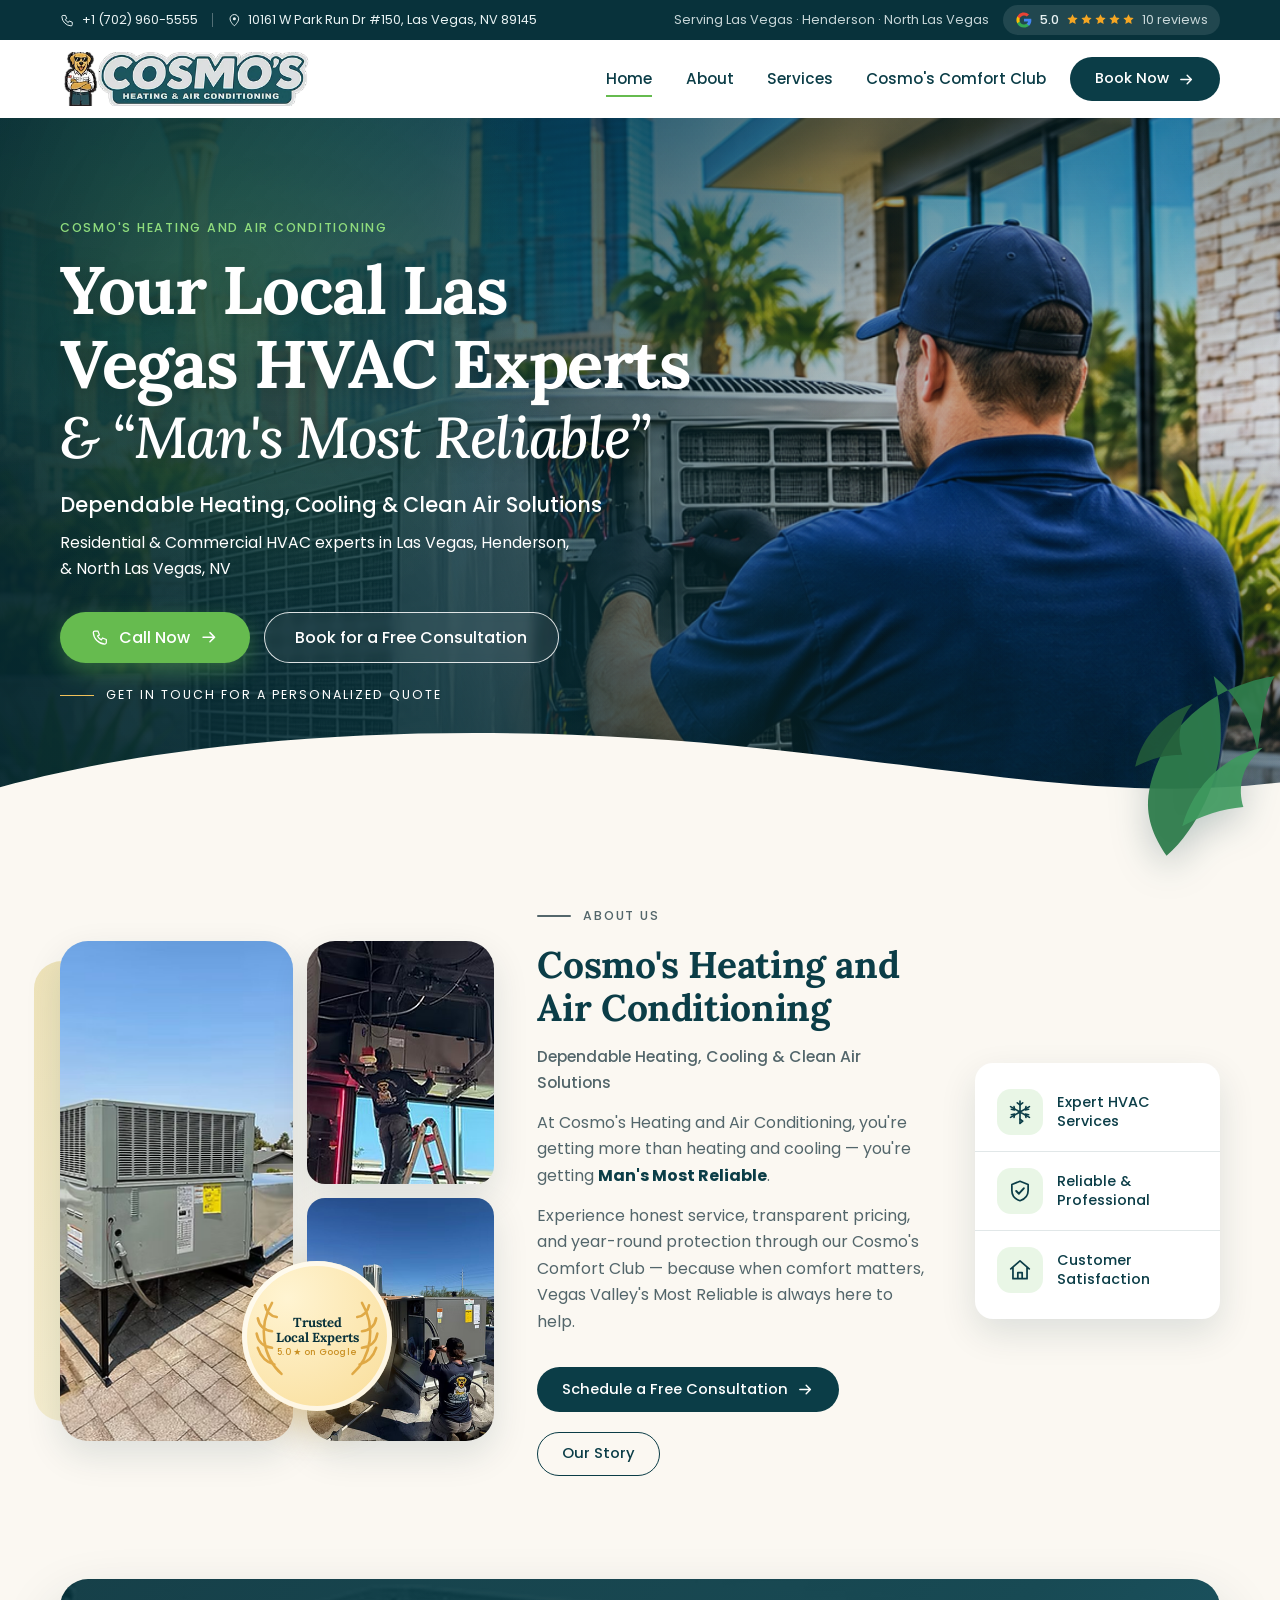
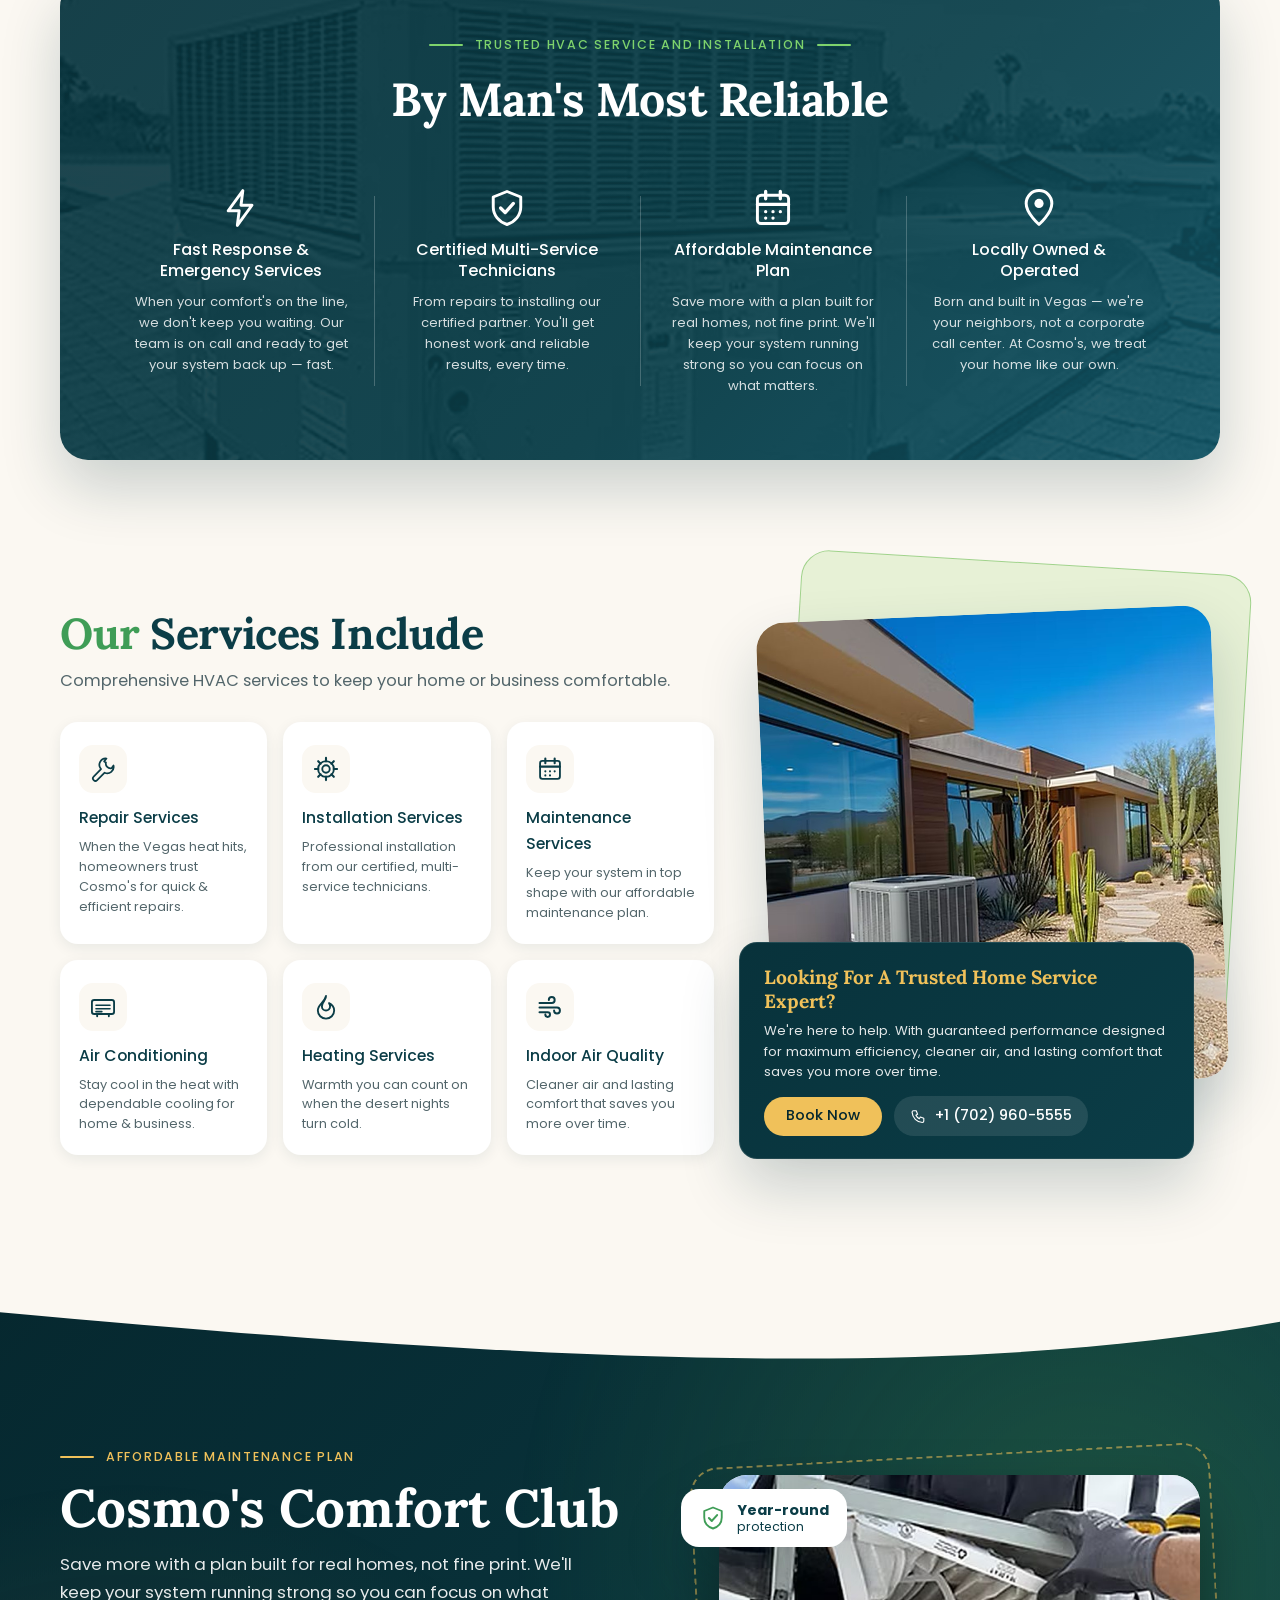
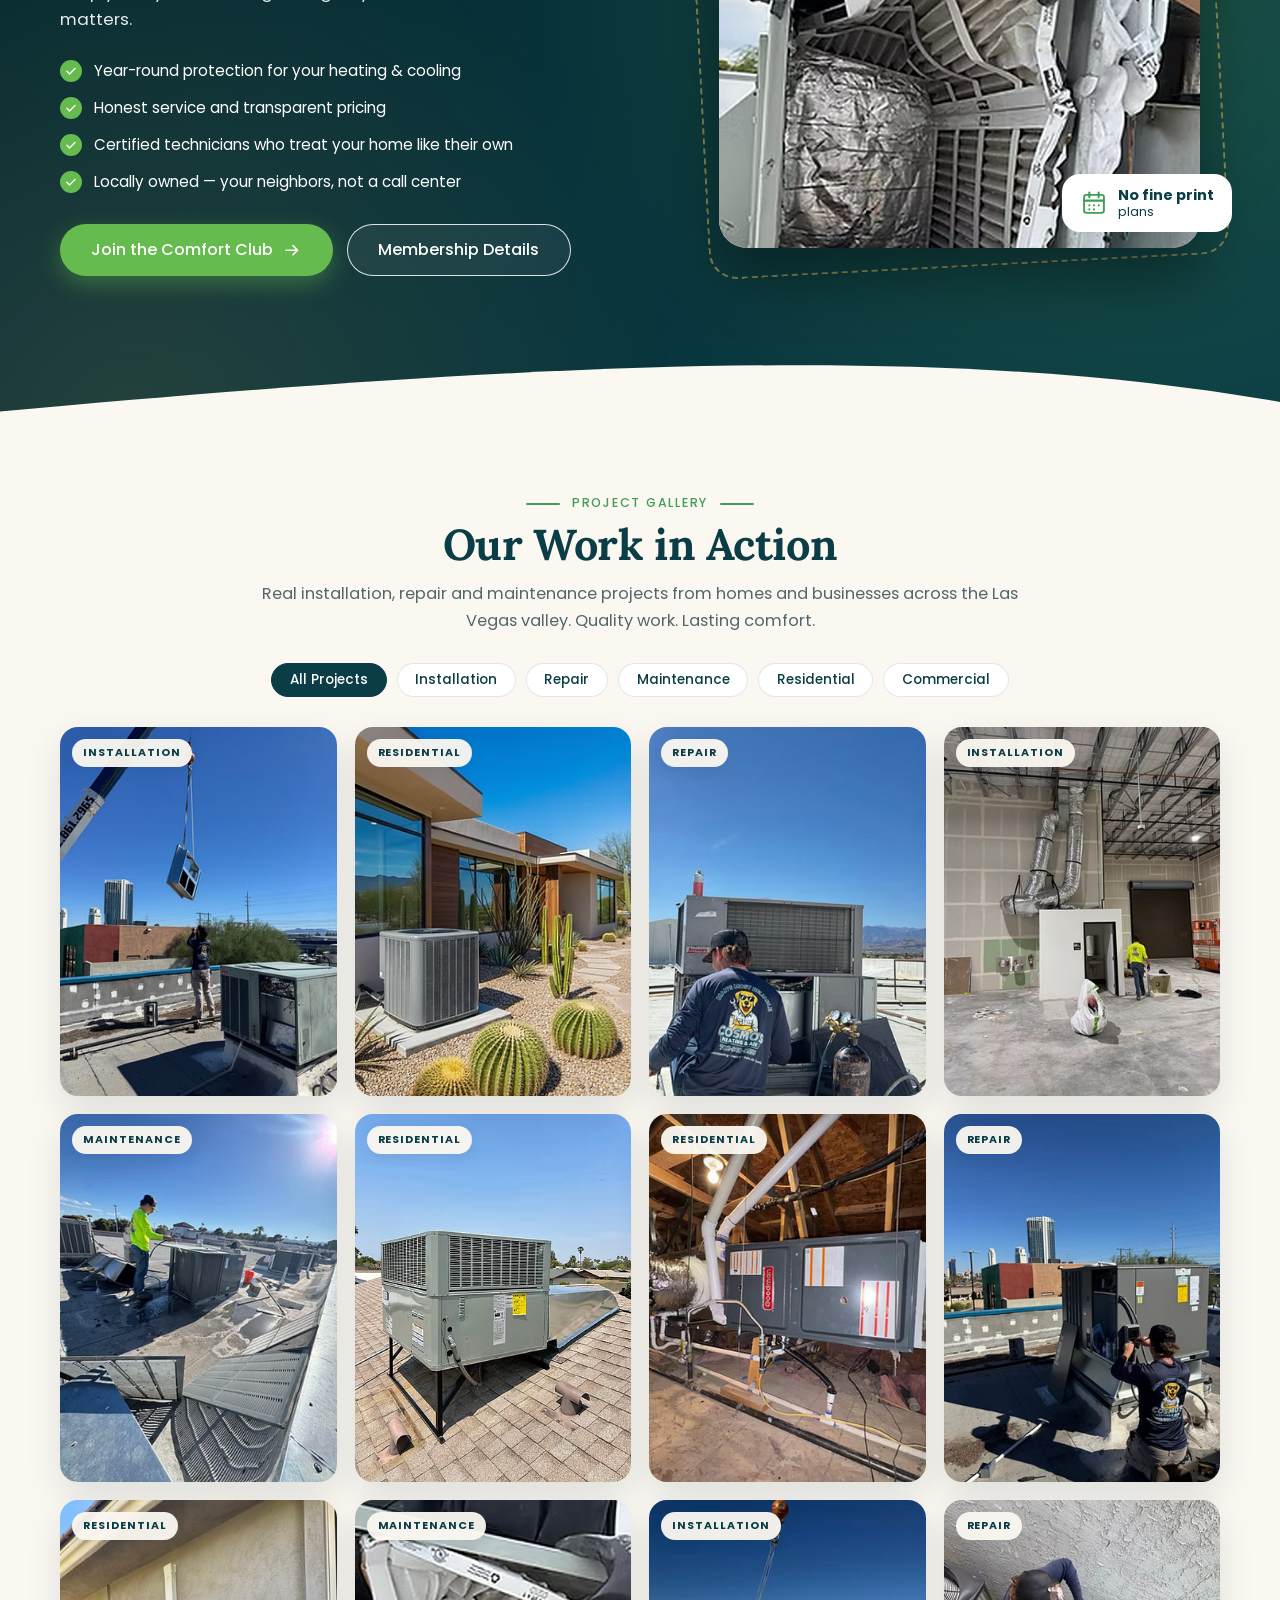
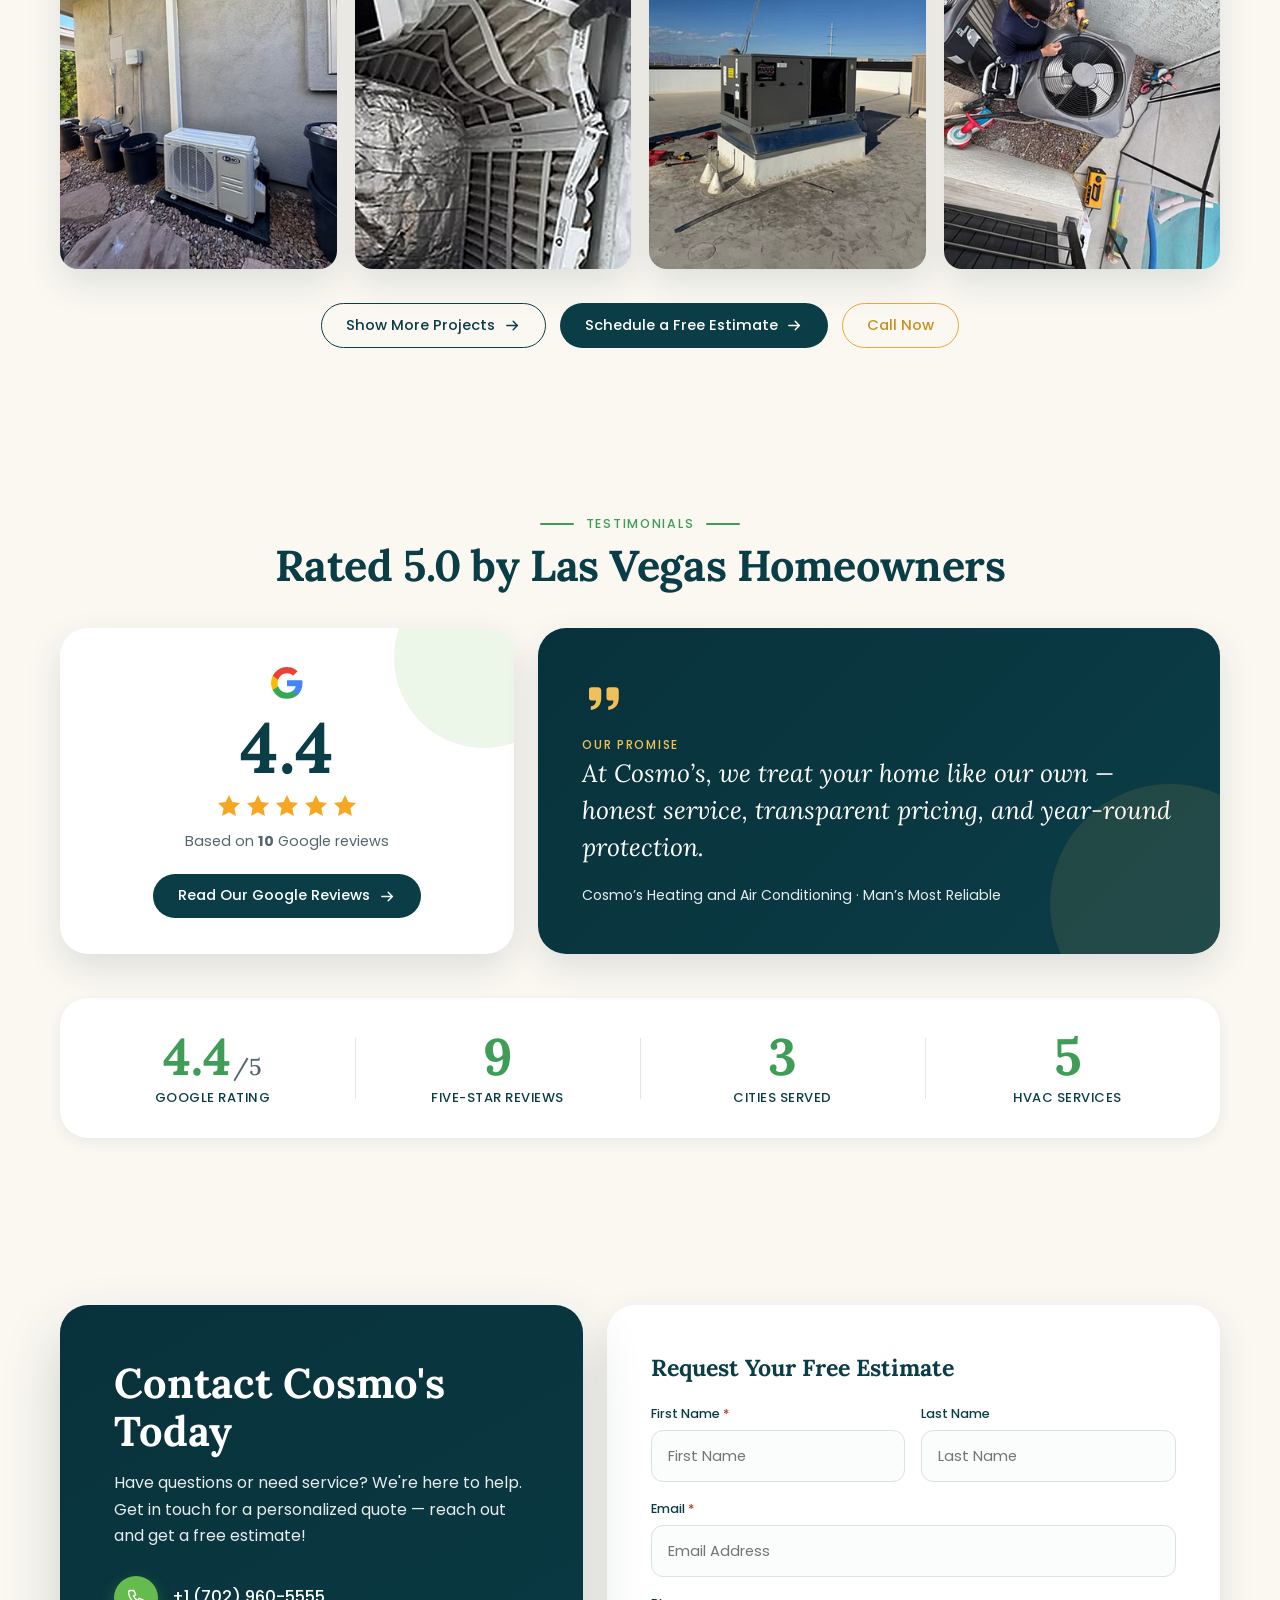
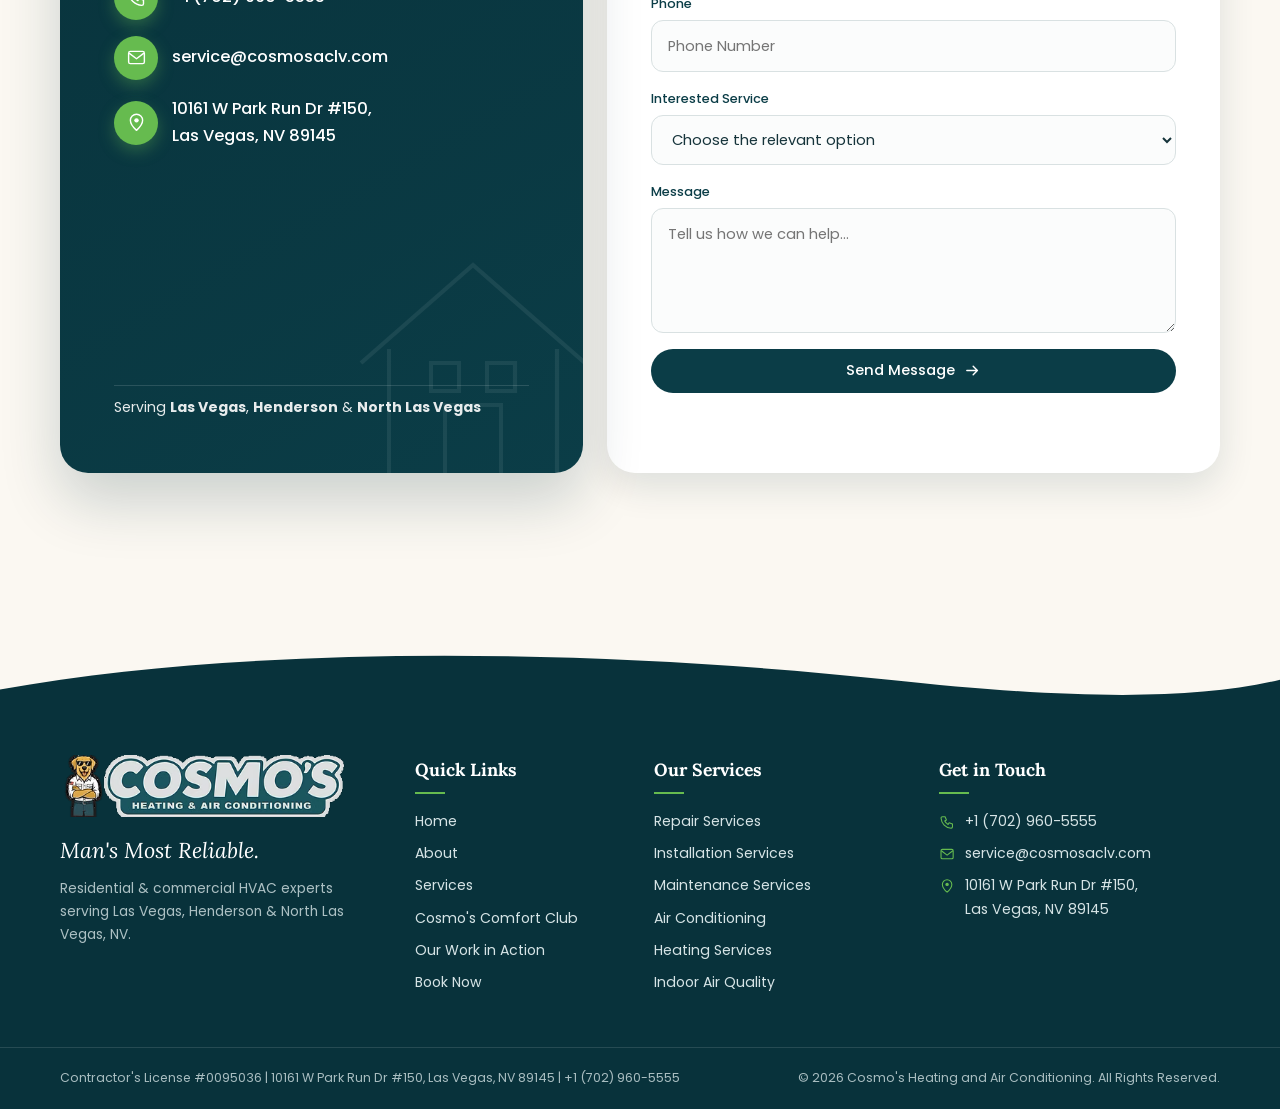
==== commit b61d56a8: "Update Cosmos HVAC website redesign" ====
--- a/index.html
+++ b/index.html
@@ -3,7 +3,7 @@
 <head>
   <meta charset="utf-8">
   <meta name="viewport" content="width=device-width, initial-scale=1">
-  <title>Cosmo's Heating &amp; Air Conditioning | HVAC Repair &amp; Installation in Las Vegas, NV</title>
+  <title>AC Repair Las Vegas | Cosmo’s Heating &amp; Air Conditioning</title>
   <meta name="description" content="Residential &amp; commercial HVAC experts in Las Vegas, Henderson &amp; North Las Vegas, NV. Fast emergency service, certified technicians, honest pricing and the Cosmo's Comfort Club maintenance plan. Call +1 (702) 960-5555.">
   <meta name="theme-color" content="#0b3d47">
   <script>document.documentElement.classList.add('js')</script>
@@ -650,7 +650,7 @@
     </div>
     <div class="footer__bottom">
       <div class="container footer__bottom-inner">
-        <p>Contractor's License #0095035 | 10161 W Park Run Dr #150, Las Vegas, NV 89145 | +1 (702) 960-5555</p>
+        <p>Contractor's License #0095036 | 10161 W Park Run Dr #150, Las Vegas, NV 89145 | +1 (702) 960-5555</p>
         <p>&copy; <span id="year">2026</span> Cosmo's Heating and Air Conditioning. All Rights Reserved.</p>
       </div>
     </div>
--- a/style.css
+++ b/style.css
@@ -166,6 +166,28 @@
 .hero{position:relative;min-height:clamp(560px,78vh,720px);color:#fff;display:flex;align-items:center;background:var(--teal-900);z-index:2}
 .hero__media{position:absolute;inset:0;overflow:hidden}
 .hero__bg{position:absolute;left:0;right:0;top:-12%;height:124%;background-size:cover;background-position:70% 60%;will-change:transform}
+.about-hero .hero__media {
+  position: absolute;
+  inset: 0;
+  width: 100%;
+  height: 100%;
+  overflow: hidden;
+}
+
+.about-hero .hero__bg {
+    position: absolute;
+  inset: 0;
+  width: 100%;
+  height: 100%;
+
+  background-size: cover !important;
+  background-position: center 45% !important;
+  background-repeat: no-repeat !important;
+
+  transform: none !important;
+
+}
+
 .hero__overlay{position:absolute;inset:0;pointer-events:none;background:
   linear-gradient(90deg,rgba(6,40,47,.94) 0%,rgba(8,50,59,.8) 34%,rgba(8,50,59,.28) 68%,rgba(8,50,59,.08) 100%),
   linear-gradient(180deg,rgba(6,40,47,.35) 0%,transparent 40%,rgba(6,40,47,.5) 100%)}
@@ -746,6 +768,32 @@
   .hero#home .hero__bg{background-image:url("assets/images/hero-luxury-home-mobile.jpg");background-position:center bottom}
 }
 
+
+/* ---------- Testimonials ---------- */
+.testi__grid{display:grid;grid-template-columns:repeat(3,1fr);gap:20px}
+.testi__card{position:relative;display:flex;flex-direction:column;gap:14px;background:#fff;border-radius:var(--r-md);padding:30px 26px 24px;box-shadow:var(--shadow-sm);border:1px solid transparent;overflow:hidden;transition:transform .4s var(--ease),box-shadow .4s var(--ease),border-color .3s}
+.testi__card::before{content:"";position:absolute;left:0;top:0;width:100%;height:3px;background:linear-gradient(90deg,var(--green-500),var(--gold-400));transform:scaleX(0);transform-origin:left;transition:transform .5s var(--ease)}
+.testi__card:hover{transform:translateY(-8px);box-shadow:var(--shadow-md);border-color:rgba(102,187,79,.35)}
+.testi__card:hover::before{transform:scaleX(1)}
+.testi__q{position:absolute;right:20px;top:18px;width:40px;height:40px;color:rgba(102,187,79,.22)}
+.testi__card .stars svg{width:17px;height:17px}
+.testi__card blockquote{margin:0;font-family:var(--font-serif);font-style:italic;font-size:1.05rem;line-height:1.6;color:var(--ink);flex:1}
+.testi__author{display:flex;align-items:center;gap:12px;padding-top:16px;border-top:1px solid var(--line)}
+.testi__avatar{display:grid;place-items:center;width:42px;height:42px;border-radius:50%;background:var(--teal-800);color:#fff;font-family:var(--font-serif);font-weight:700;flex:none}
+.testi__author strong{display:block;font-size:.92rem;color:var(--teal-800);line-height:1.3}
+.testi__author small{font-size:.78rem;color:var(--muted)}
+.testi__g{margin-left:auto;width:22px;height:22px}
+.testi__cta{display:flex;justify-content:center;margin-top:34px}
+
+/* FAQ: spacing + links inside answers */
+.faq{padding-top:0}
+.faq__a a{color:var(--green-700);font-weight:600}
+.faq__a a:hover{color:var(--teal-800)}
+
+@media (max-width:960px){
+  .testi__grid{grid-template-columns:1fr}
+}
+
 /* stops the swaying leaf from creating a horizontal scrollbar */
 .hero {
   overflow-x: clip;
